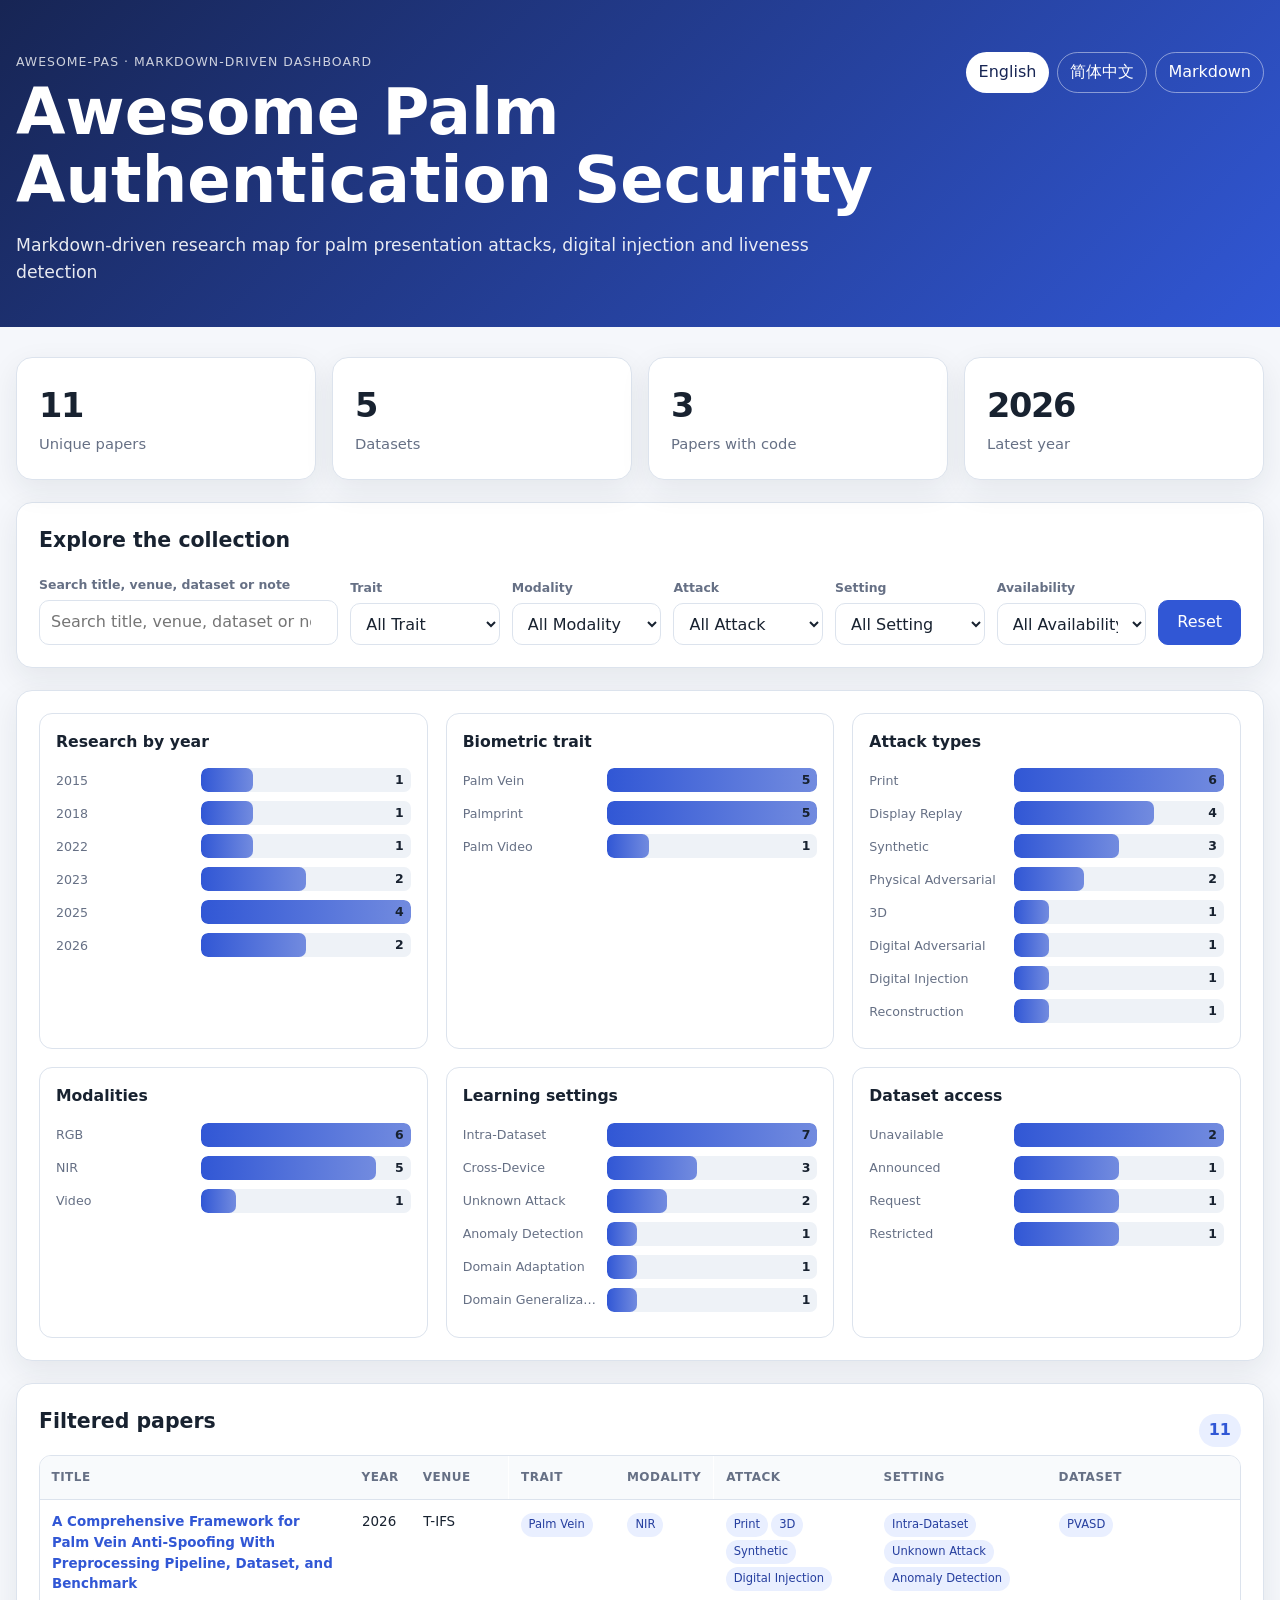
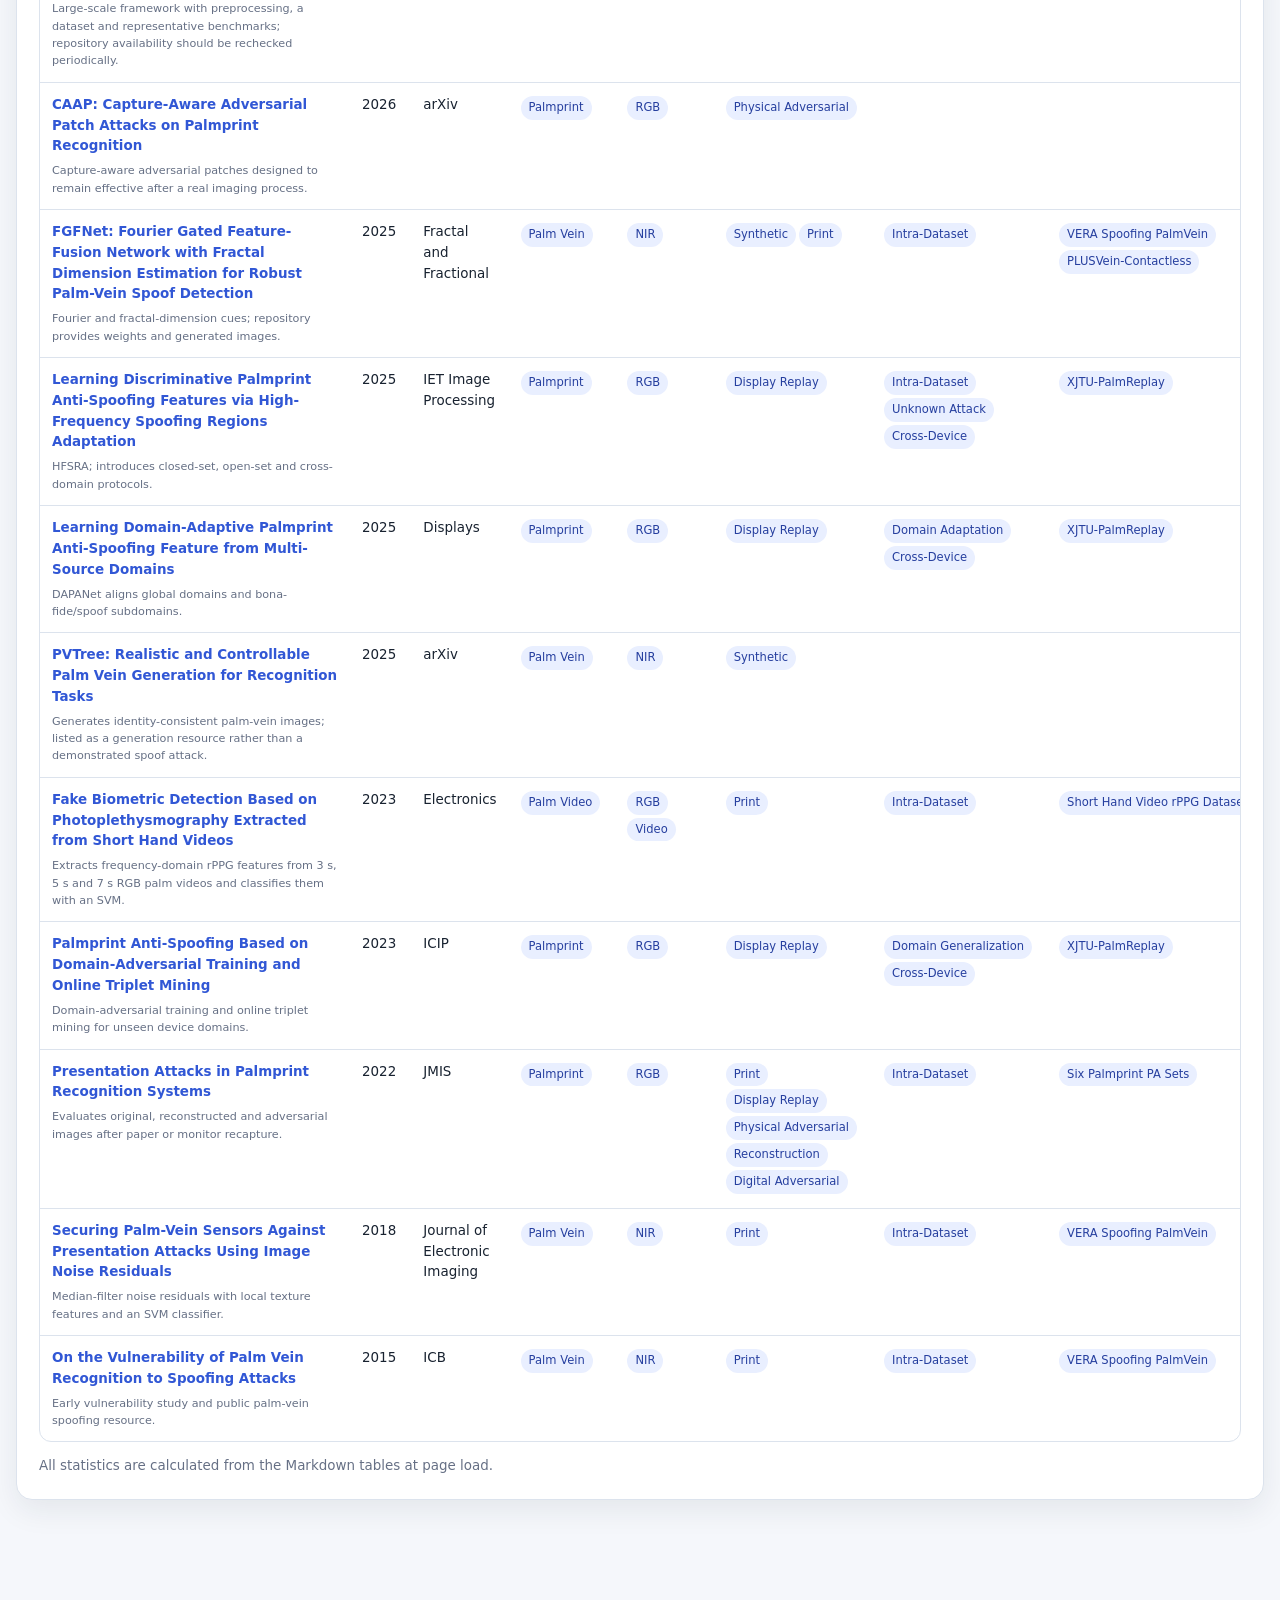
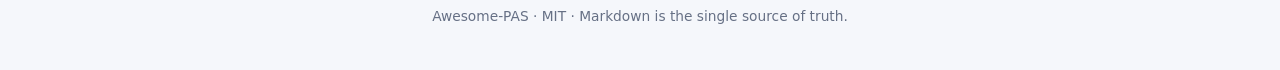
==== index.html @ 5b6b5fd0 "init" ====
<!doctype html>
<html lang="en">
<head>
  <meta charset="utf-8">
  <meta name="viewport" content="width=device-width, initial-scale=1">
  <meta name="description" content="Awesome Palm Authentication Security insights dashboard">
  <title>Awesome Palm Authentication Security</title>
  <link rel="stylesheet" href="assets/style.css">
</head>
<body>
  <header class="site-header">
    <div class="container header-grid">
      <div>
        <p class="eyebrow">Awesome-PAS · Markdown-driven dashboard</p>
        <h1 id="site-title">Awesome Palm Authentication Security</h1>
        <p class="subtitle" id="site-subtitle"></p>
      </div>
      <nav class="lang-switch" aria-label="Language">
        <a href="index.html" class="active">English</a>
        <a href="index.zh.html" class="">简体中文</a>
        <a href="README.md">Markdown</a>
      </nav>
    </div>
  </header>

  <main class="container">
    <section id="loading" class="loading"><span id="loading-message">Loading…</span></section>
    <div id="dashboard" hidden>
      <section class="summary-grid" aria-label="Summary">
        <article class="stat-card"><span class="stat-value" id="count-papers">0</span><span class="stat-label" id="label-papers"></span></article>
        <article class="stat-card"><span class="stat-value" id="count-datasets">0</span><span class="stat-label" id="label-datasets"></span></article>
        <article class="stat-card"><span class="stat-value" id="count-code">0</span><span class="stat-label" id="label-code"></span></article>
        <article class="stat-card"><span class="stat-value" id="count-latest">—</span><span class="stat-label" id="label-latest"></span></article>
      </section>

      <section class="panel">
        <h2 id="filters-title"></h2>
        <div class="filters">
          <div class="field search-field"><label id="search-label" for="search"></label><input id="search" type="search"></div>
          <div class="field"><label id="trait-label" for="filter-trait"></label><select id="filter-trait"></select></div>
          <div class="field"><label id="modality-label" for="filter-modality"></label><select id="filter-modality"></select></div>
          <div class="field"><label id="attack-label" for="filter-attack"></label><select id="filter-attack"></select></div>
          <div class="field"><label id="setting-label" for="filter-setting"></label><select id="filter-setting"></select></div>
          <div class="field"><label id="availability-label" for="filter-availability"></label><select id="filter-availability"></select></div>
          <button type="button" id="reset-button"></button>
        </div>
      </section>

      <section class="panel">
        <div class="charts-grid">
          <article class="chart-card"><h3 id="year-chart-title"></h3><div id="chart-year"></div></article>
          <article class="chart-card"><h3 id="trait-chart-title"></h3><div id="chart-trait"></div></article>
          <article class="chart-card"><h3 id="attack-chart-title"></h3><div id="chart-attack"></div></article>
          <article class="chart-card"><h3 id="modality-chart-title"></h3><div id="chart-modality"></div></article>
          <article class="chart-card"><h3 id="setting-chart-title"></h3><div id="chart-setting"></div></article>
          <article class="chart-card"><h3 id="access-chart-title"></h3><div id="chart-access"></div></article>
        </div>
      </section>

      <section class="panel">
        <div class="results-heading"><h2 id="results-title"></h2><span class="count-badge" id="results-count">0</span></div>
        <div class="table-wrap">
          <table>
            <thead><tr>
              <th>Title</th><th>Year</th><th>Venue</th><th>Trait</th><th>Modality</th><th>Attack</th><th>Setting</th><th>Dataset</th><th>Code</th>
            </tr></thead>
            <tbody id="results-body"></tbody>
          </table>
        </div>
        <p class="note" id="markdown-note"></p>
      </section>
    </div>
  </main>

  <footer class="site-footer"><div class="container">Awesome-PAS · MIT · Markdown is the single source of truth.</div></footer>
  <script>window.AWESOME_PAS_LANG = "en";</script>
  <script src="assets/config.js"></script>
  <script src="assets/markdown-parser.js"></script>
  <script src="assets/i18n.js"></script>
  <script src="assets/charts.js"></script>
  <script src="assets/app.js"></script>
</body>
</html>
---- assets/style.css ----
:root {
  --bg: #f5f7fb;
  --panel: #ffffff;
  --ink: #182230;
  --muted: #667085;
  --border: #dce3ed;
  --accent: #3157d5;
  --accent-soft: #e9efff;
  --success: #12715b;
  --shadow: 0 10px 30px rgba(24, 34, 48, 0.08);
}

* { box-sizing: border-box; }
body { margin: 0; background: var(--bg); color: var(--ink); font-family: Inter, ui-sans-serif, system-ui, -apple-system, BlinkMacSystemFont, "Segoe UI", "Noto Sans SC", sans-serif; line-height: 1.55; }
a { color: var(--accent); text-decoration: none; }
a:hover { text-decoration: underline; }
.container { width: min(1440px, calc(100% - 32px)); margin: 0 auto; }
.site-header { background: linear-gradient(135deg, #172554, #3157d5); color: white; padding: 52px 0 42px; }
.header-grid { display: flex; justify-content: space-between; gap: 24px; align-items: flex-start; }
.eyebrow { margin: 0 0 8px; opacity: .78; letter-spacing: .08em; text-transform: uppercase; font-size: .78rem; }
h1 { margin: 0; font-size: clamp(2rem, 5vw, 4rem); line-height: 1.05; max-width: 900px; }
.subtitle { margin: 18px 0 0; max-width: 820px; font-size: 1.08rem; opacity: .9; }
.lang-switch { display: flex; gap: 8px; flex-wrap: wrap; }
.lang-switch a { color: white; border: 1px solid rgba(255,255,255,.45); padding: 7px 12px; border-radius: 999px; }
.lang-switch a.active { background: white; color: #172554; }
main { padding: 30px 0 60px; }
.loading { background: var(--panel); border: 1px solid var(--border); border-radius: 16px; padding: 24px; box-shadow: var(--shadow); }
.loading.error { border-color: #f0a9a9; color: #8b1e1e; }
.summary-grid { display: grid; grid-template-columns: repeat(4, minmax(0, 1fr)); gap: 16px; margin-bottom: 22px; }
.stat-card, .panel { background: var(--panel); border: 1px solid var(--border); border-radius: 16px; box-shadow: var(--shadow); }
.stat-card { padding: 22px; }
.stat-value { display: block; font-size: 2.1rem; font-weight: 750; letter-spacing: -.04em; }
.stat-label { color: var(--muted); font-size: .92rem; }
.panel { padding: 22px; margin-bottom: 22px; }
.panel h2 { margin: 0 0 18px; font-size: 1.28rem; }
.filters { display: grid; grid-template-columns: 2fr repeat(5, minmax(130px, 1fr)) auto; gap: 12px; align-items: end; }
.field label { display: block; font-size: .78rem; color: var(--muted); margin-bottom: 6px; font-weight: 650; }
input, select, button { width: 100%; min-height: 42px; border: 1px solid var(--border); border-radius: 10px; background: white; color: var(--ink); padding: 9px 11px; font: inherit; }
button { cursor: pointer; width: auto; background: var(--accent); color: white; border-color: var(--accent); padding-inline: 18px; }
button:hover { filter: brightness(.95); }
.charts-grid { display: grid; grid-template-columns: repeat(3, minmax(0, 1fr)); gap: 18px; }
.chart-card { border: 1px solid var(--border); border-radius: 13px; padding: 16px; min-height: 240px; }
.chart-card h3 { margin: 0 0 14px; font-size: .98rem; }
.bar-row { display: grid; grid-template-columns: minmax(90px, 38%) 1fr; gap: 10px; align-items: center; margin: 9px 0; }
.bar-label { font-size: .79rem; color: var(--muted); overflow: hidden; text-overflow: ellipsis; white-space: nowrap; }
.bar-track { height: 24px; background: #eef2f7; border-radius: 7px; position: relative; overflow: hidden; }
.bar-fill { height: 100%; border-radius: inherit; background: linear-gradient(90deg, #3157d5, #728bdf); }
.bar-count { position: absolute; right: 7px; top: 2px; font-size: .78rem; font-weight: 700; color: var(--ink); }
.results-heading { display: flex; align-items: center; justify-content: space-between; gap: 16px; }
.count-badge { background: var(--accent-soft); color: var(--accent); font-weight: 750; padding: 4px 10px; border-radius: 999px; }
.table-wrap { overflow-x: auto; border: 1px solid var(--border); border-radius: 12px; }
table { border-collapse: collapse; width: 100%; min-width: 1160px; }
th, td { border-bottom: 1px solid var(--border); padding: 12px; vertical-align: top; text-align: left; font-size: .84rem; }
th { background: #f8fafc; color: var(--muted); font-size: .75rem; text-transform: uppercase; letter-spacing: .04em; position: sticky; top: 0; }
tr:last-child td { border-bottom: 0; }
.paper-title { min-width: 310px; font-weight: 650; }
.paper-title small { display: block; color: var(--muted); font-weight: 400; margin-top: 5px; }
.chip { display: inline-block; background: var(--accent-soft); color: #263f9f; border-radius: 999px; padding: 3px 8px; margin: 1px 3px 2px 0; white-space: nowrap; font-size: .72rem; }
.code-link { display: inline-block; background: #e5f6f0; color: var(--success); padding: 4px 9px; border-radius: 999px; font-weight: 700; }
.empty { text-align: center; padding: 36px; color: var(--muted); }
.note { color: var(--muted); font-size: .84rem; margin: 14px 0 0; }
.site-footer { color: var(--muted); padding: 24px 0 42px; text-align: center; font-size: .86rem; }

@media (max-width: 1100px) {
  .summary-grid { grid-template-columns: repeat(2, 1fr); }
  .filters { grid-template-columns: repeat(3, 1fr); }
  .field.search-field { grid-column: 1 / -1; }
  .charts-grid { grid-template-columns: repeat(2, 1fr); }
}
@media (max-width: 700px) {
  .container { width: min(100% - 20px, 1440px); }
  .header-grid { flex-direction: column; }
  .summary-grid, .charts-grid, .filters { grid-template-columns: 1fr; }
  .panel { padding: 15px; }
}
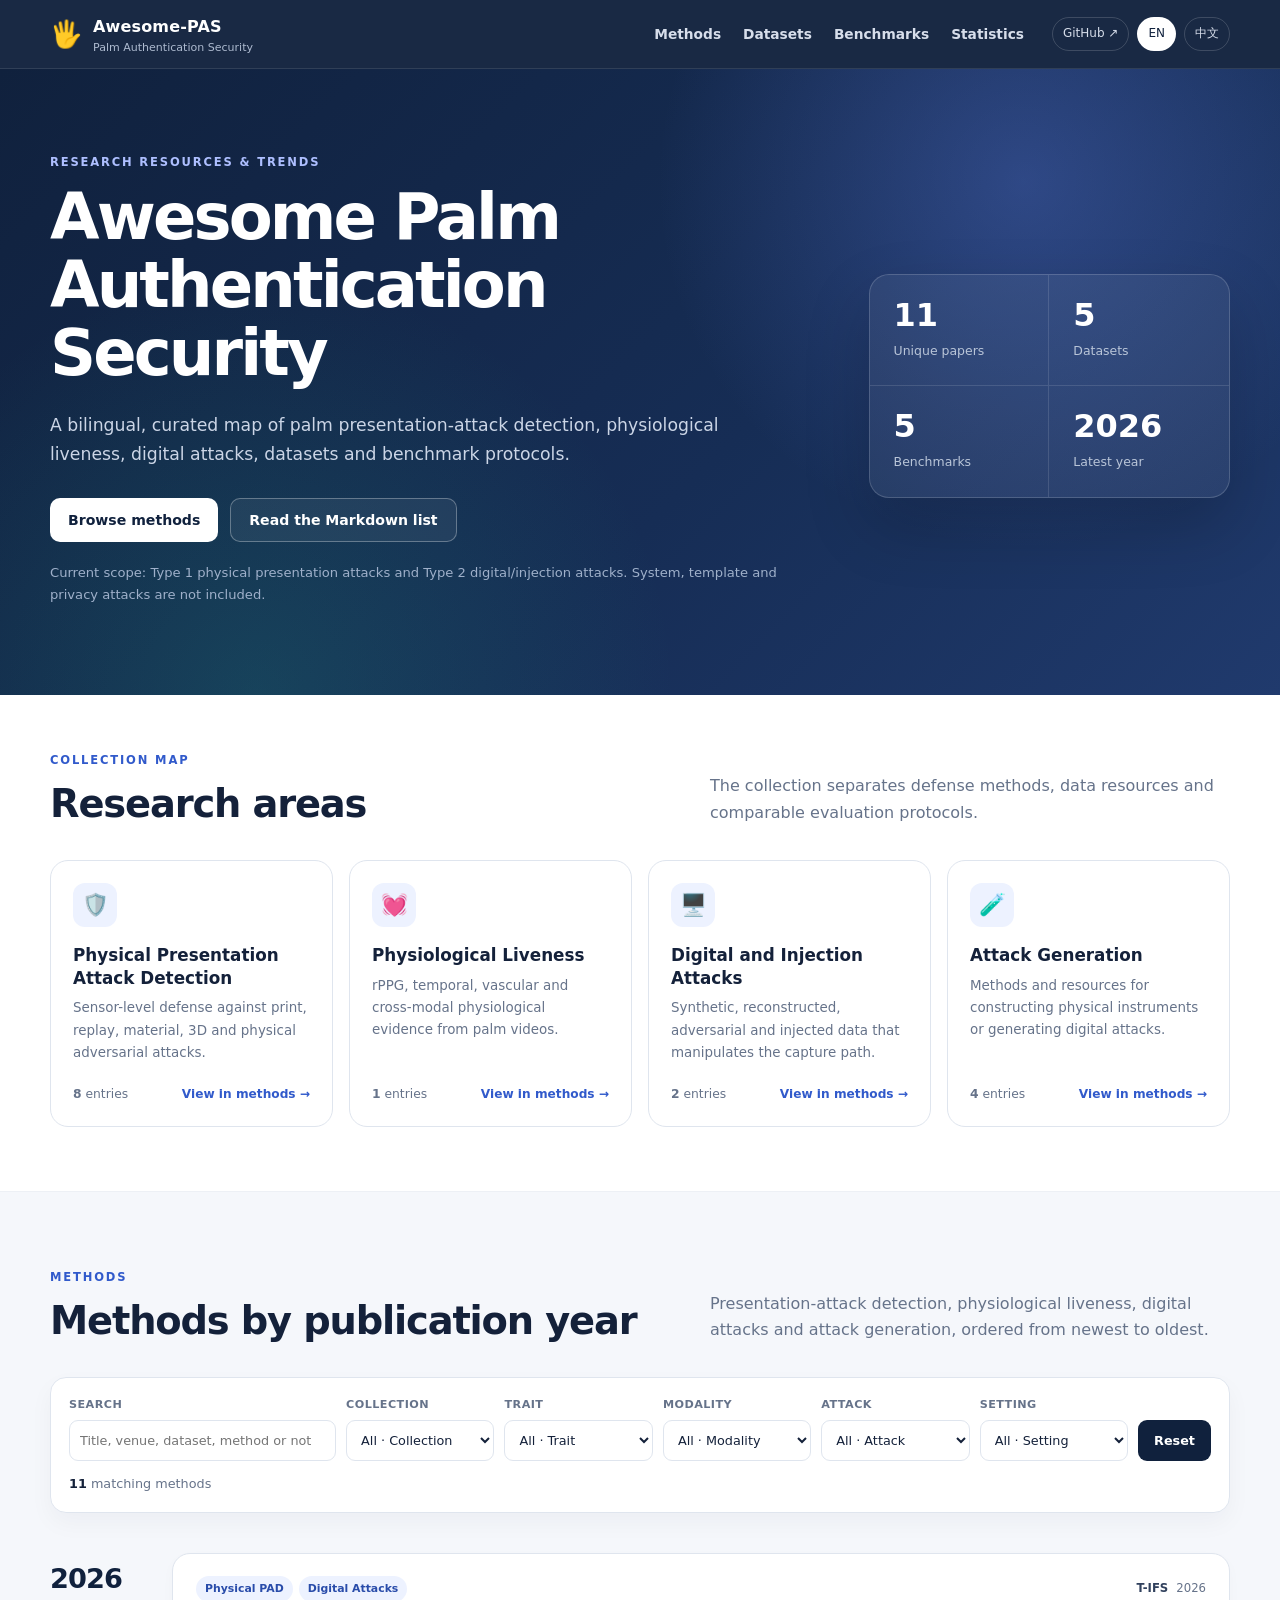
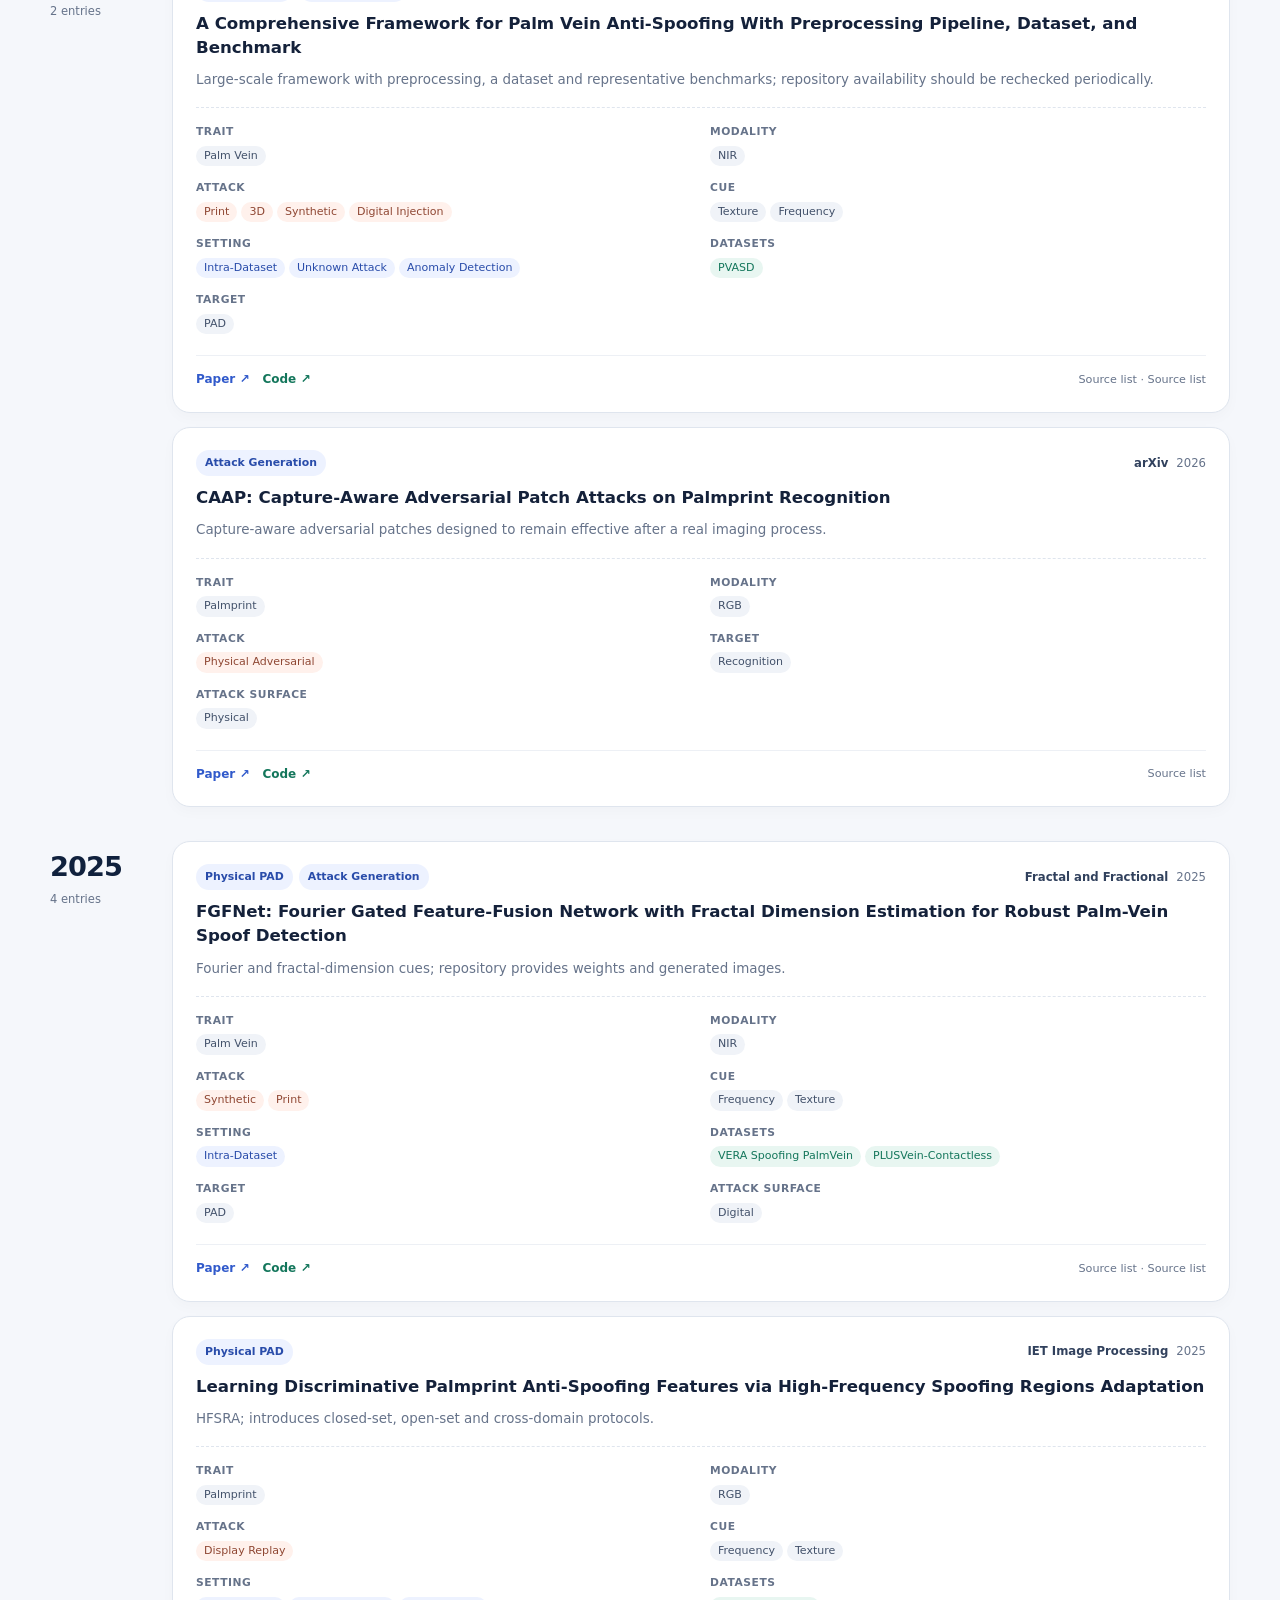
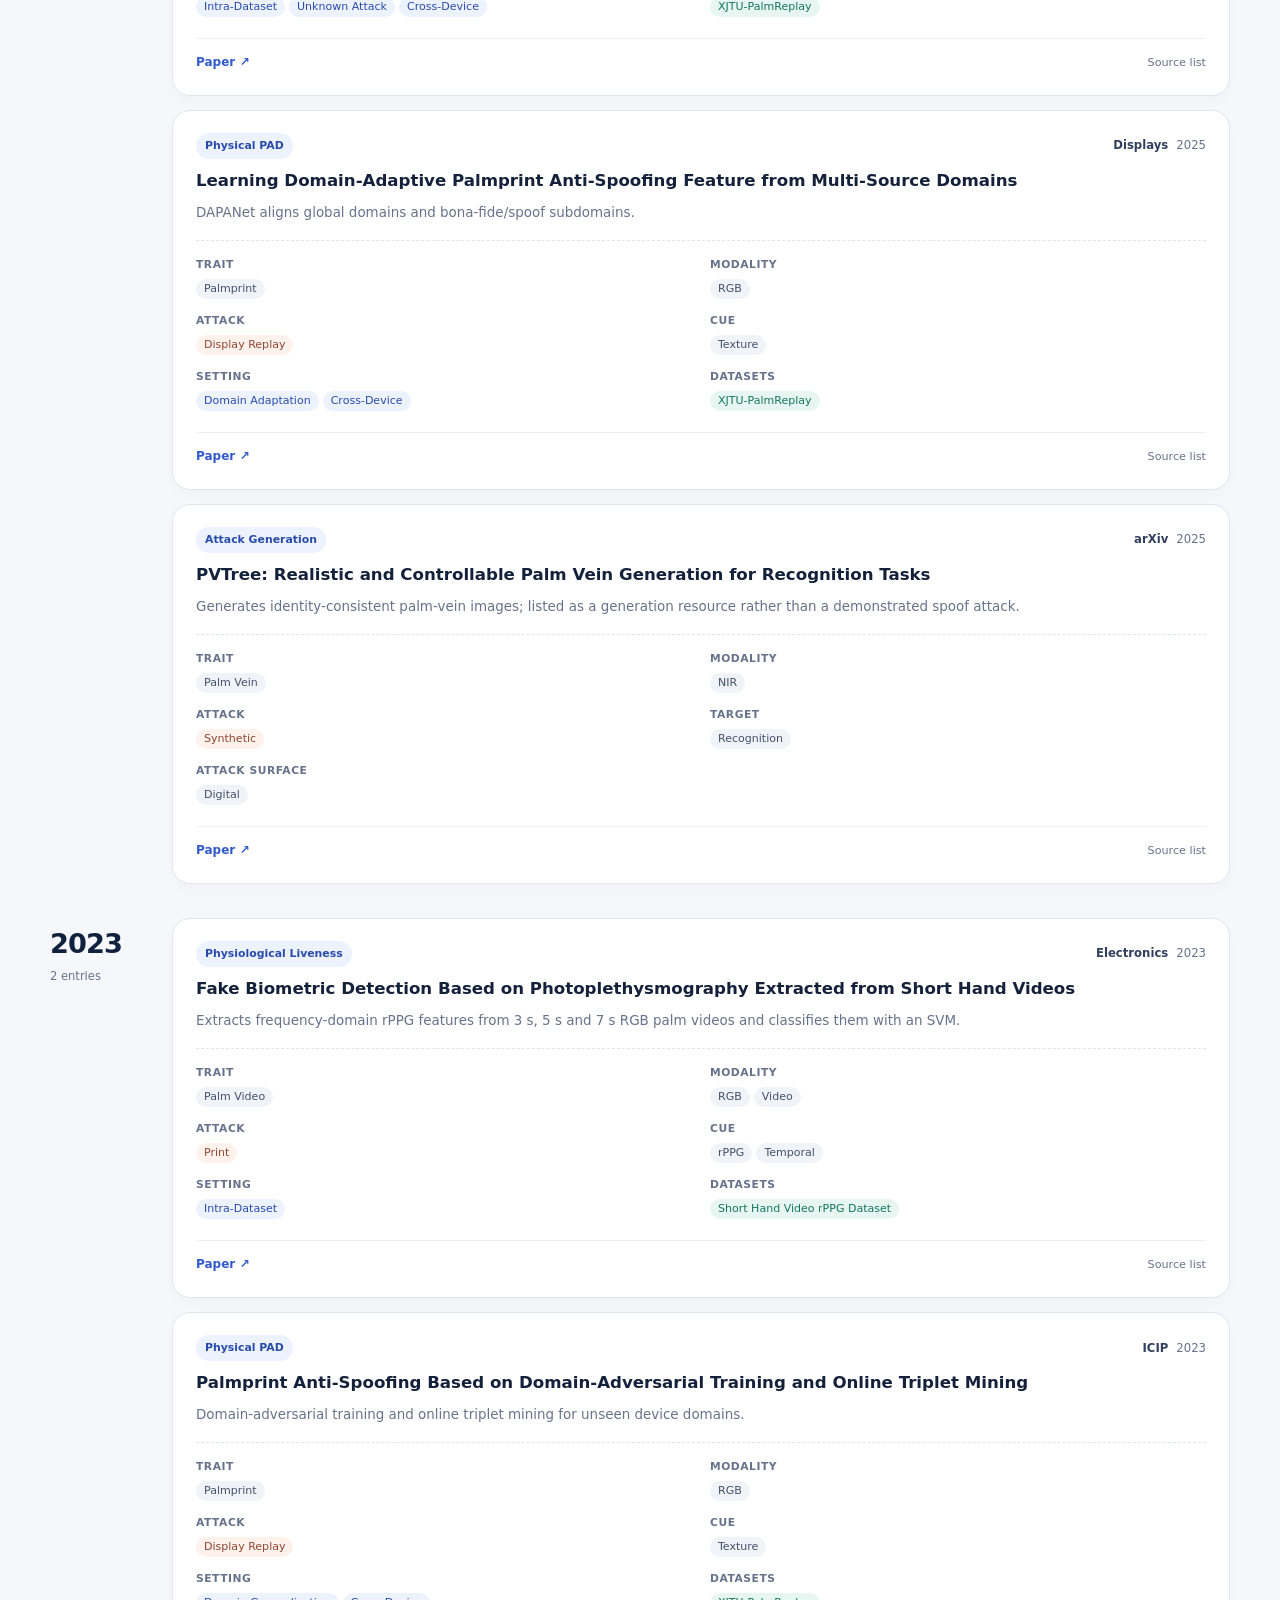
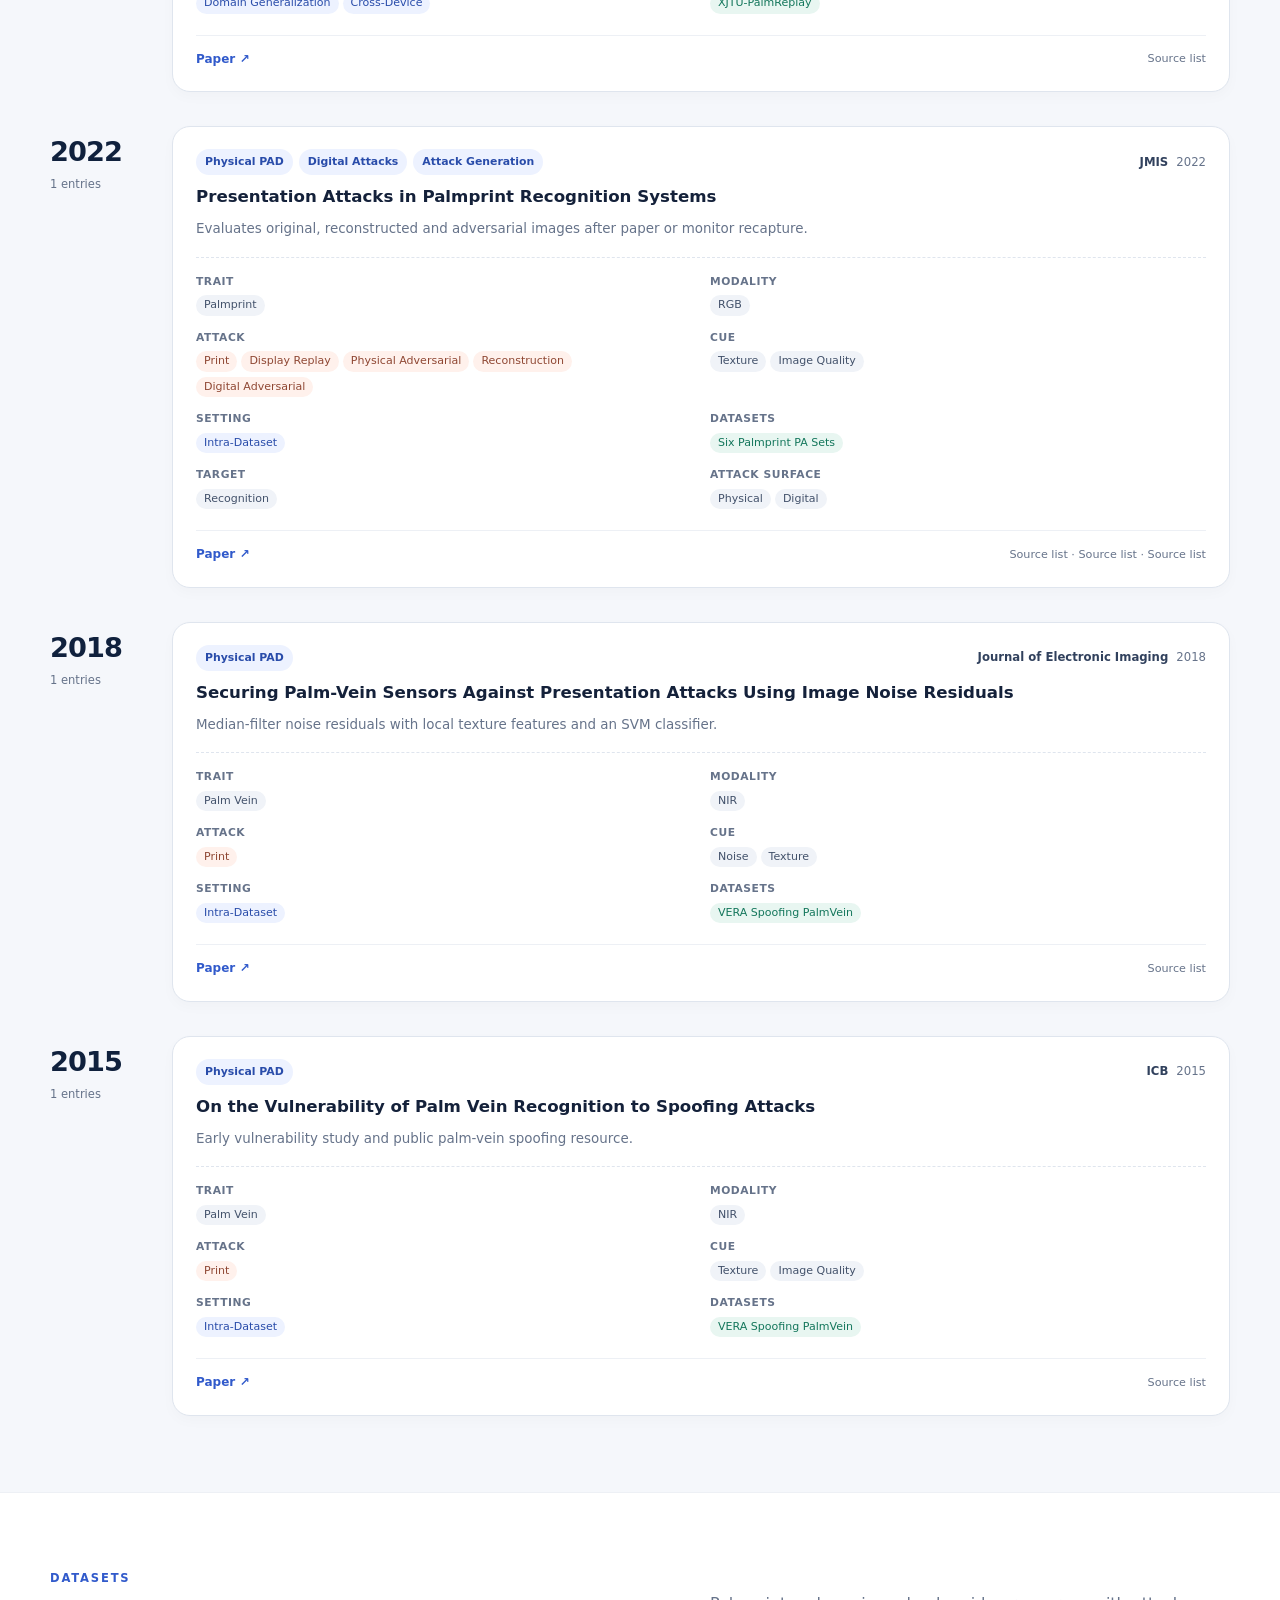
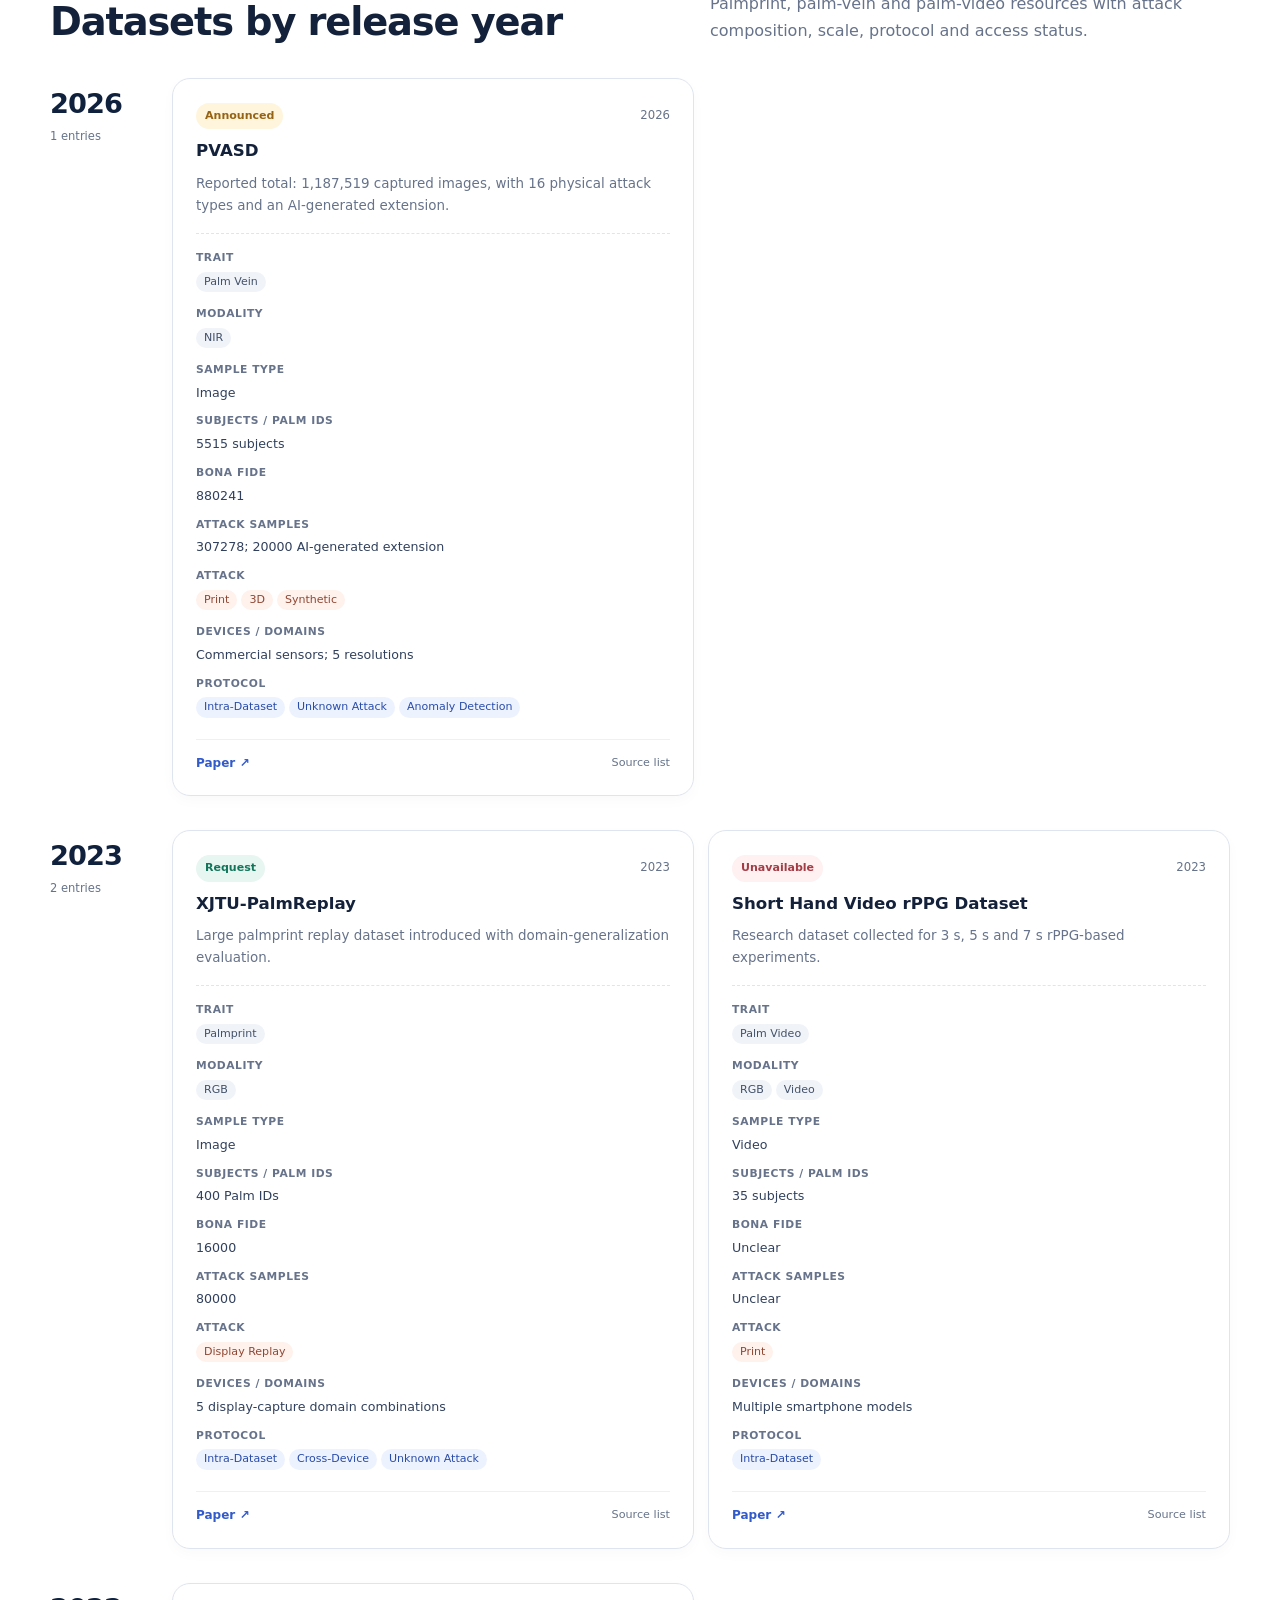
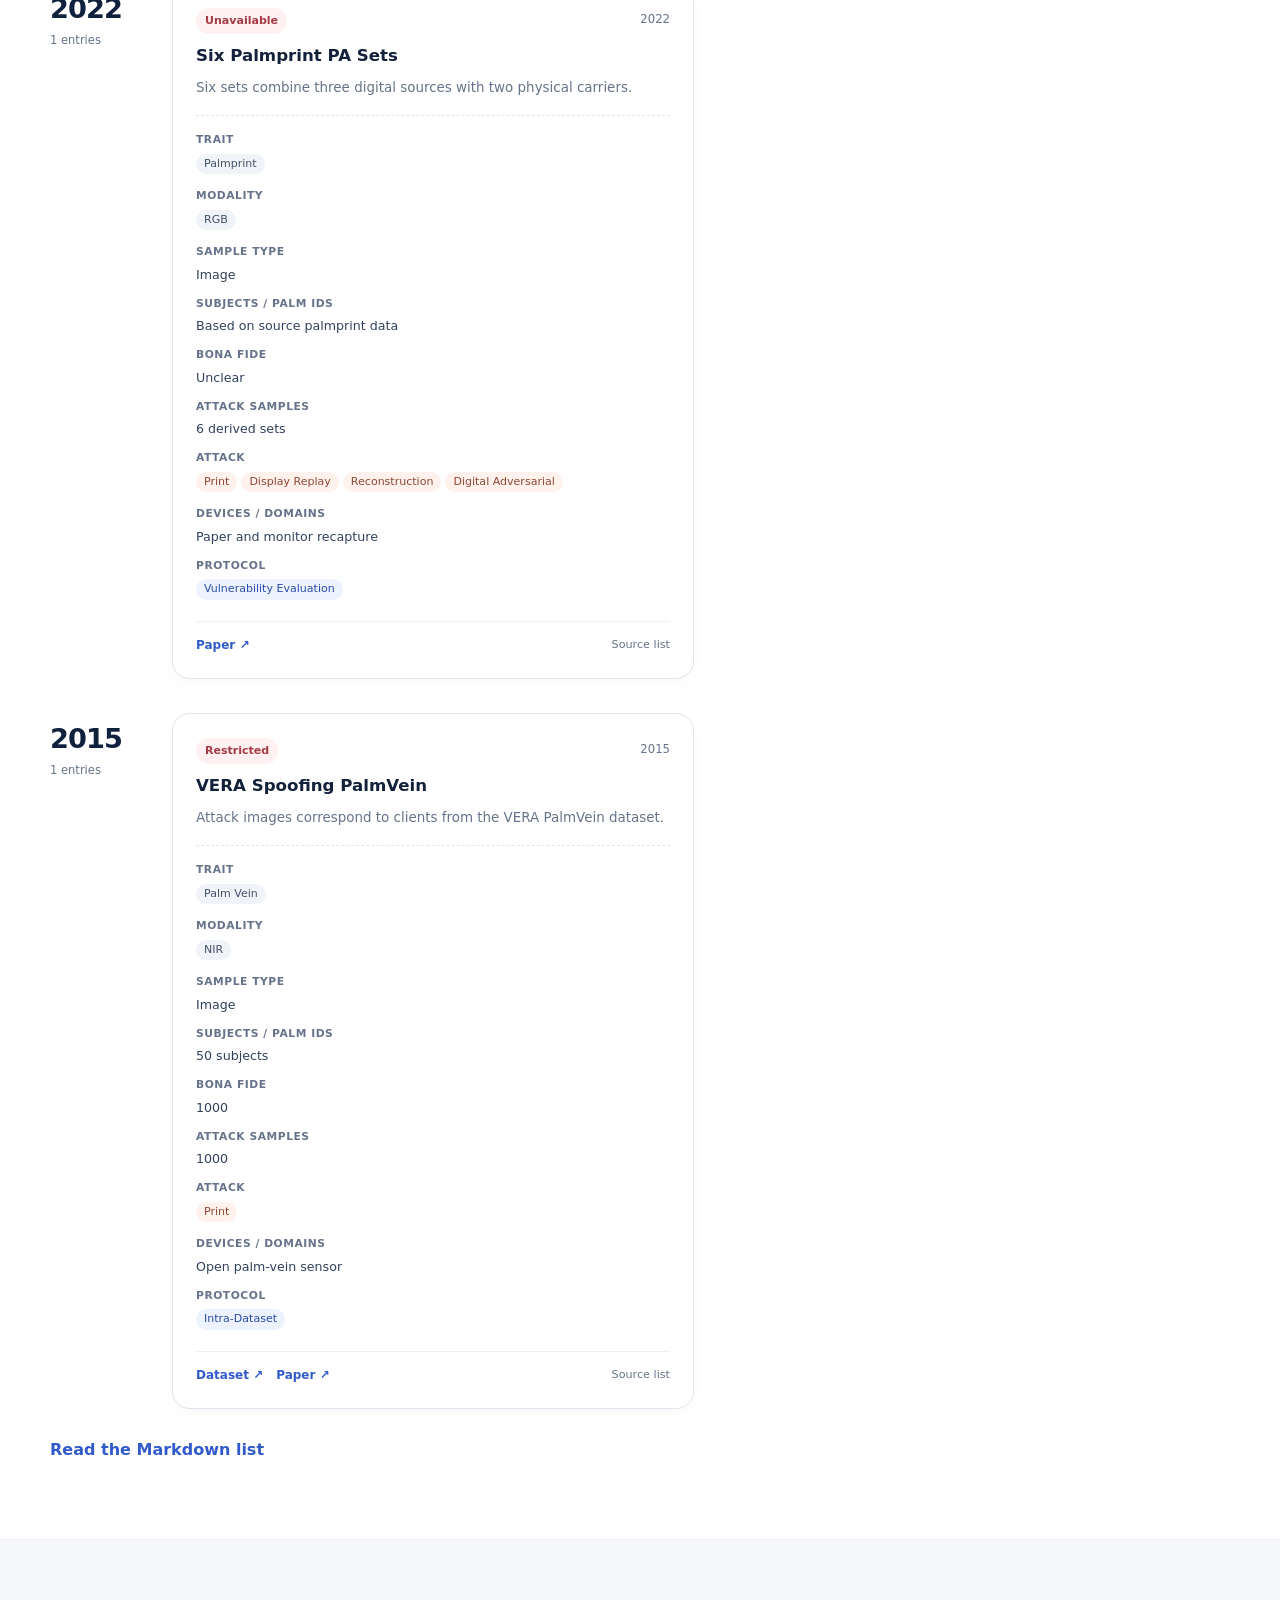
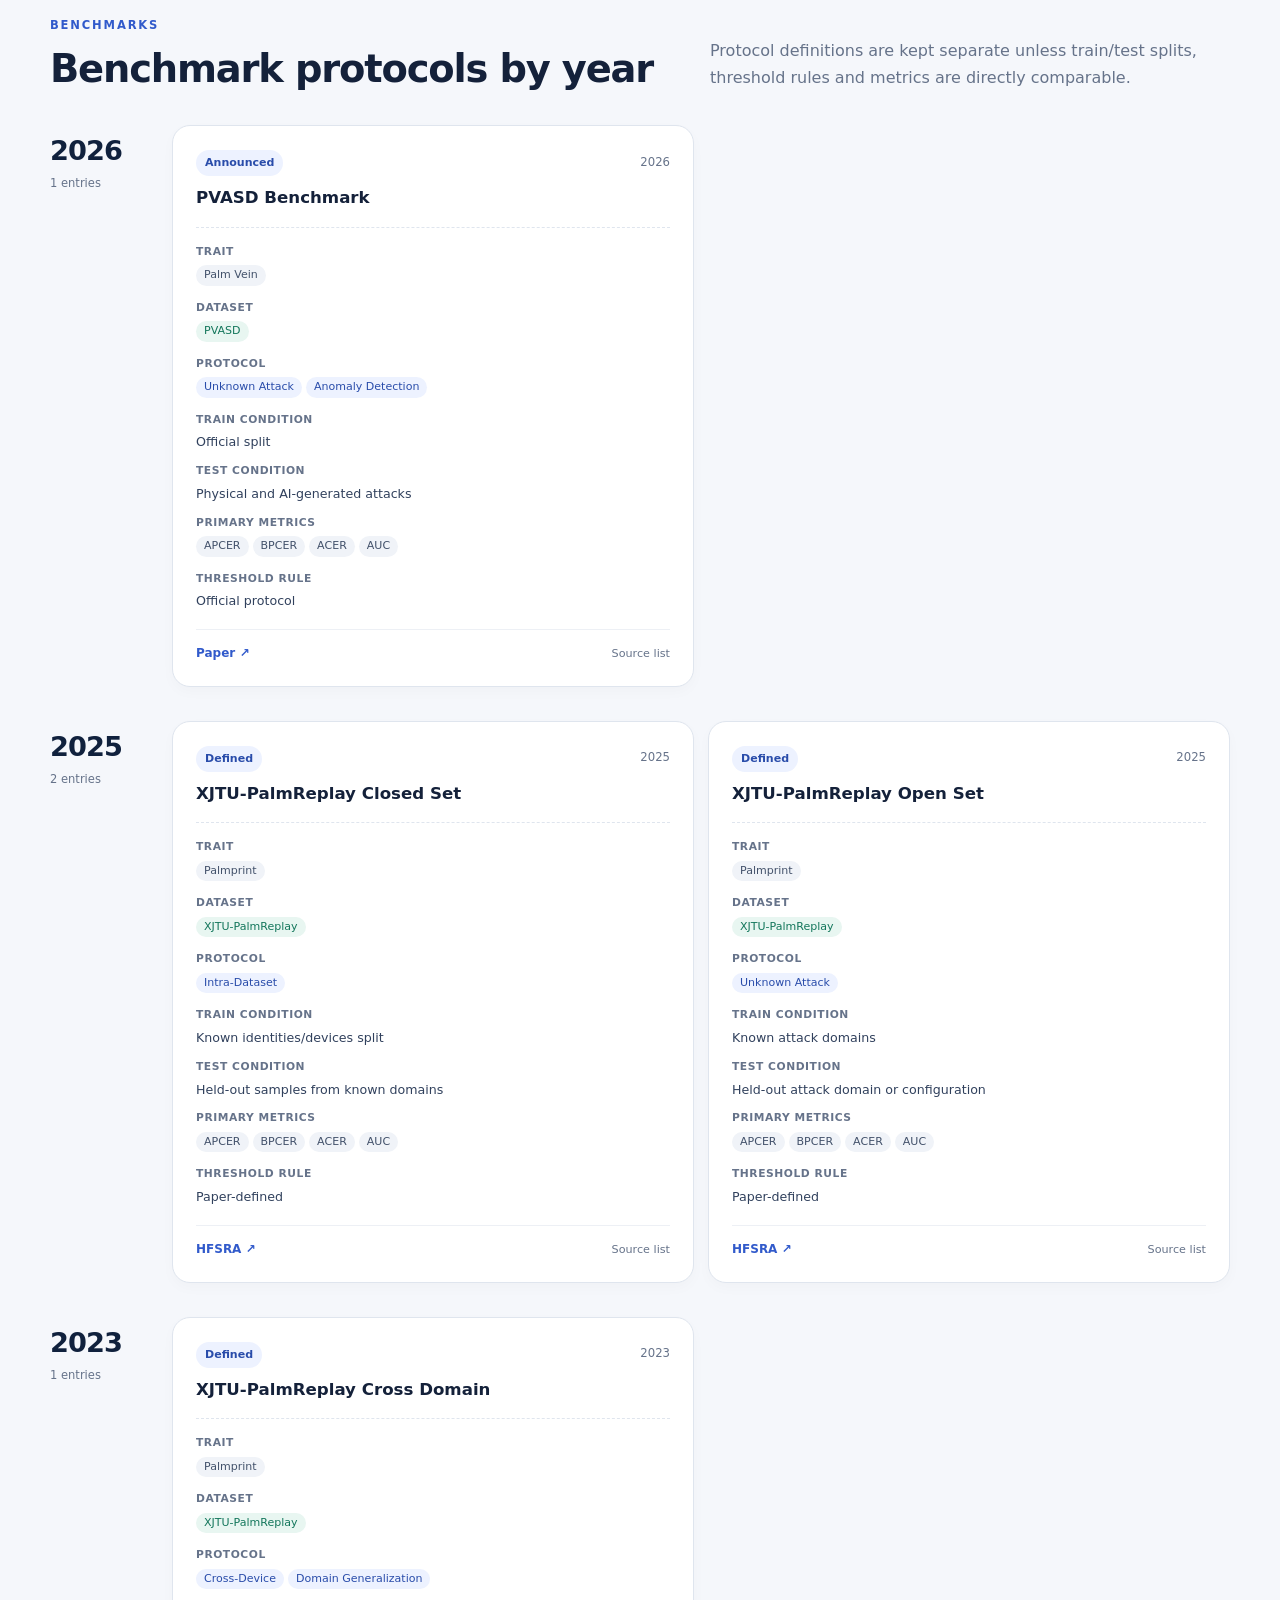
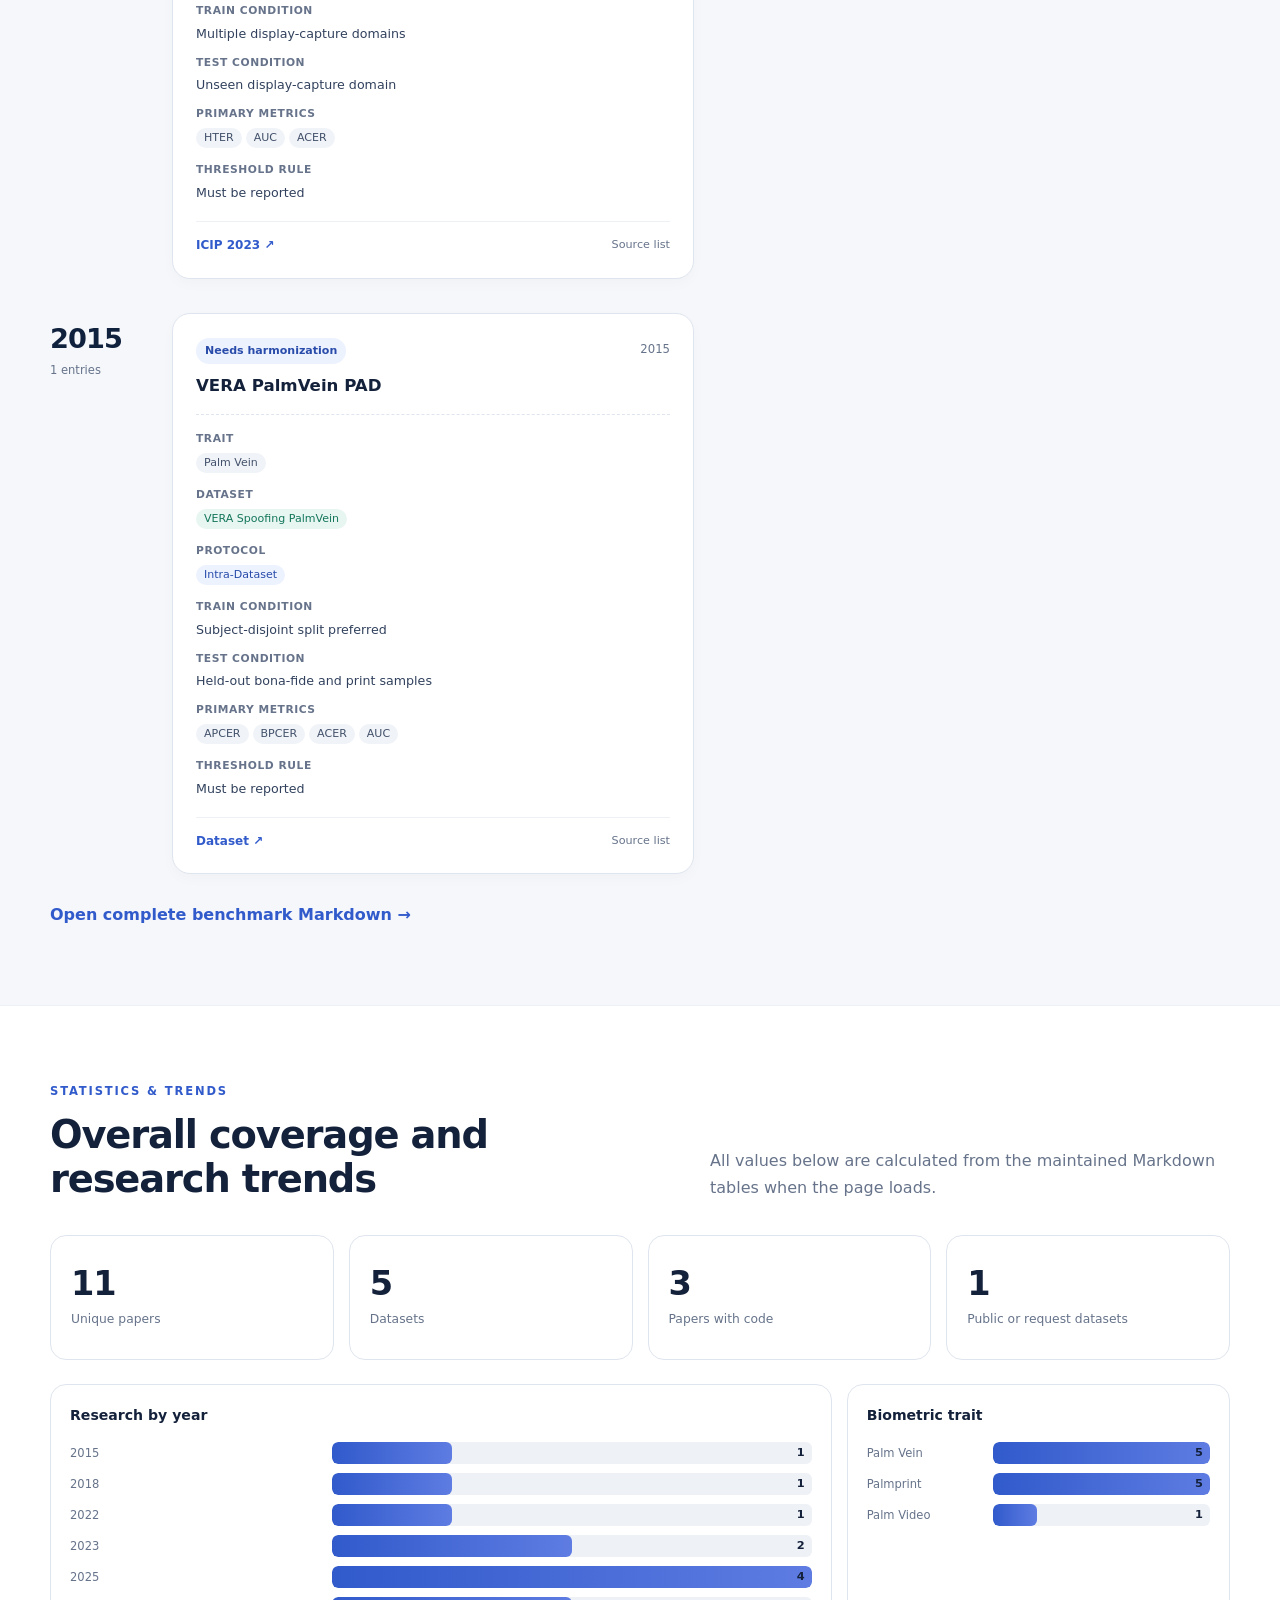
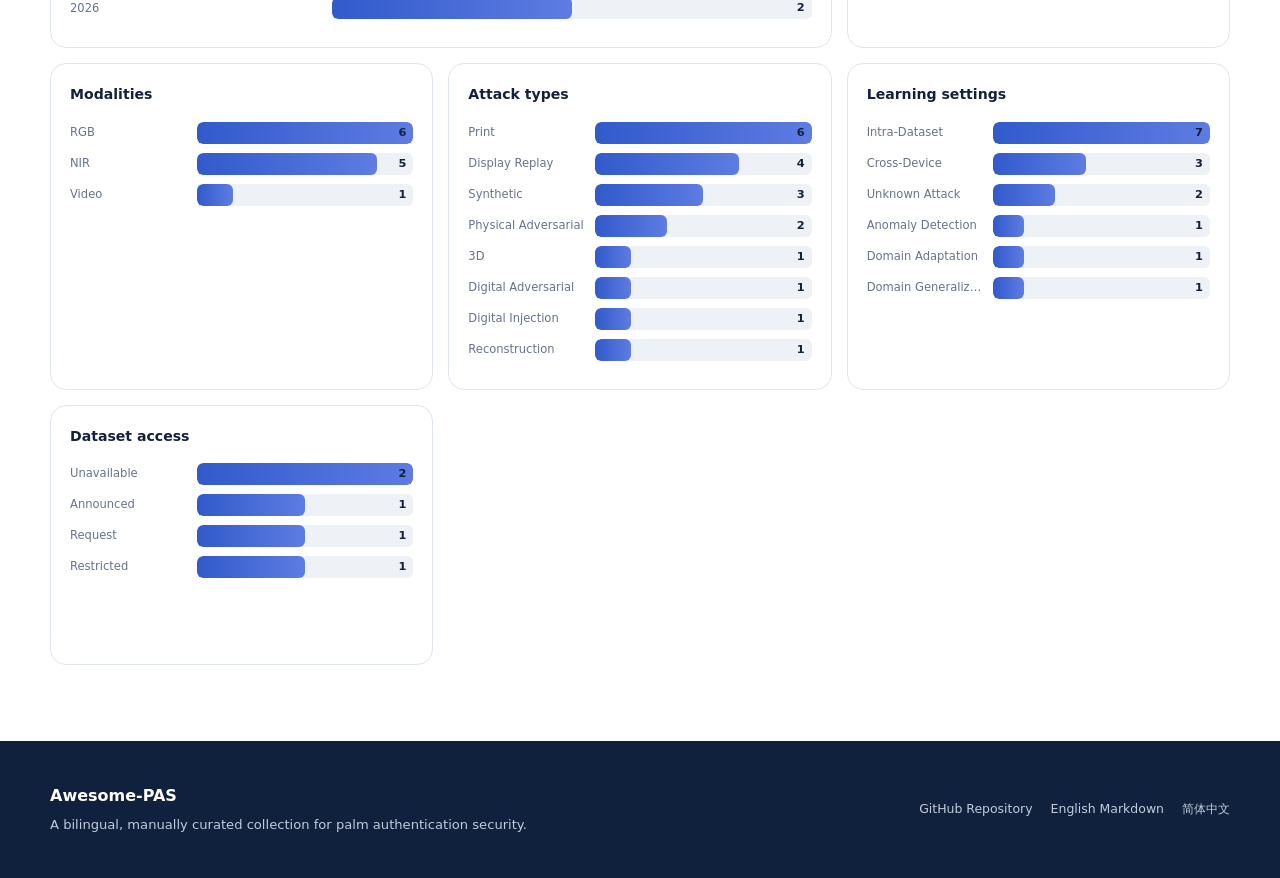
==== commit 1c6c2c38: "update 26.07.19" ====
--- a/index.html
+++ b/index.html
@@ -3,76 +3,147 @@
 <head>
   <meta charset="utf-8">
   <meta name="viewport" content="width=device-width, initial-scale=1">
-  <meta name="description" content="Awesome Palm Authentication Security insights dashboard">
+  <meta name="description" content="Awesome Palm Authentication Security: methods, datasets, benchmarks, statistics and research trends">
   <title>Awesome Palm Authentication Security</title>
   <link rel="stylesheet" href="assets/style.css">
 </head>
 <body>
-  <header class="site-header">
-    <div class="container header-grid">
-      <div>
-        <p class="eyebrow">Awesome-PAS · Markdown-driven dashboard</p>
-        <h1 id="site-title">Awesome Palm Authentication Security</h1>
-        <p class="subtitle" id="site-subtitle"></p>
+  <header class="topbar">
+    <div class="container topbar-inner">
+      <a class="brand" href="#top" aria-label="Awesome-PAS home">
+        <span class="brand-mark">🖐️</span>
+        <span><strong>Awesome-PAS</strong><small>Palm Authentication Security</small></span>
+      </a>
+      <nav class="main-nav" aria-label="Primary navigation">
+        <a href="#methods" data-i18n="navMethods">Methods</a>
+        <a href="#datasets" data-i18n="navDatasets">Datasets</a>
+        <a href="#benchmarks" data-i18n="navBenchmarks">Benchmarks</a>
+        <a href="#statistics" data-i18n="navStatistics">Statistics</a>
+      </nav>
+      <div class="header-actions">
+        <a class="icon-link" href="https://github.com/murInJ/Awesome-PAS" target="_blank" rel="noreferrer">GitHub ↗</a>
+        <a class="lang-link active" href="index.html">EN</a>
+        <a class="lang-link" href="index.zh.html">中文</a>
       </div>
-      <nav class="lang-switch" aria-label="Language">
-        <a href="index.html" class="active">English</a>
-        <a href="index.zh.html" class="">简体中文</a>
-        <a href="README.md">Markdown</a>
-      </nav>
     </div>
   </header>
 
-  <main class="container">
-    <section id="loading" class="loading"><span id="loading-message">Loading…</span></section>
+  <main id="top">
+    <section class="hero">
+      <div class="container hero-grid">
+        <div>
+          <p class="eyebrow">Research Resources & Trends</p>
+          <h1 id="site-title">Awesome Palm Authentication Security</h1>
+          <p class="hero-lead" id="site-subtitle"></p>
+          <div class="hero-actions">
+            <a class="button primary" href="#methods" data-i18n="browseMethods">Browse methods</a>
+            <a class="button secondary" href="README.md" data-i18n="readMarkdown">Read the Markdown list</a>
+          </div>
+          <p class="scope-note" id="scope-note"></p>
+        </div>
+        <div class="hero-summary" aria-label="Collection summary">
+          <article><strong id="hero-paper-count">0</strong><span data-i18n="papers">Unique papers</span></article>
+          <article><strong id="hero-dataset-count">0</strong><span data-i18n="datasets">Datasets</span></article>
+          <article><strong id="hero-benchmark-count">0</strong><span data-i18n="benchmarks">Benchmarks</span></article>
+          <article><strong id="hero-latest-year">—</strong><span data-i18n="latest">Latest year</span></article>
+        </div>
+      </div>
+    </section>
+
+    <section id="loading" class="container loading"><span id="loading-message">Loading…</span></section>
     <div id="dashboard" hidden>
-      <section class="summary-grid" aria-label="Summary">
-        <article class="stat-card"><span class="stat-value" id="count-papers">0</span><span class="stat-label" id="label-papers"></span></article>
-        <article class="stat-card"><span class="stat-value" id="count-datasets">0</span><span class="stat-label" id="label-datasets"></span></article>
-        <article class="stat-card"><span class="stat-value" id="count-code">0</span><span class="stat-label" id="label-code"></span></article>
-        <article class="stat-card"><span class="stat-value" id="count-latest">—</span><span class="stat-label" id="label-latest"></span></article>
-      </section>
+    <section class="section section-intro anchor-section" id="collections">
+      <div class="container">
+        <div class="section-heading">
+          <div><p class="section-kicker" data-i18n="collectionMapKicker">Collection map</p><h2 data-i18n="collectionMap">Research areas</h2></div>
+          <p data-i18n="collectionMapDesc"></p>
+        </div>
+        <div id="collection-grid" class="collection-grid"></div>
+      </div>
+    </section>
 
-      <section class="panel">
-        <h2 id="filters-title"></h2>
-        <div class="filters">
-          <div class="field search-field"><label id="search-label" for="search"></label><input id="search" type="search"></div>
-          <div class="field"><label id="trait-label" for="filter-trait"></label><select id="filter-trait"></select></div>
-          <div class="field"><label id="modality-label" for="filter-modality"></label><select id="filter-modality"></select></div>
-          <div class="field"><label id="attack-label" for="filter-attack"></label><select id="filter-attack"></select></div>
-          <div class="field"><label id="setting-label" for="filter-setting"></label><select id="filter-setting"></select></div>
-          <div class="field"><label id="availability-label" for="filter-availability"></label><select id="filter-availability"></select></div>
-          <button type="button" id="reset-button"></button>
+    <section class="section section-alt anchor-section" id="methods">
+      <div class="container">
+        <div class="section-heading">
+          <div><p class="section-kicker" data-i18n="methodsKicker">Methods</p><h2 data-i18n="methodsTitle">Methods by publication year</h2></div>
+          <p data-i18n="methodsDesc"></p>
         </div>
-      </section>
+        <div class="filter-panel">
+          <div class="filter-row">
+            <label class="search-box"><span data-i18n="search">Search</span><input id="search" type="search" autocomplete="off"></label>
+            <label><span data-i18n="collection">Collection</span><select id="filter-collection"></select></label>
+            <label><span data-i18n="trait">Trait</span><select id="filter-trait"></select></label>
+            <label><span data-i18n="modality">Modality</span><select id="filter-modality"></select></label>
+            <label><span data-i18n="attack">Attack</span><select id="filter-attack"></select></label>
+            <label><span data-i18n="setting">Setting</span><select id="filter-setting"></select></label>
+            <button type="button" id="reset-button" data-i18n="reset">Reset</button>
+          </div>
+          <div class="results-meta"><span id="method-result-count">0</span> <span data-i18n="matchingMethods">matching methods</span></div>
+        </div>
+        <div id="methods-timeline" class="timeline"></div>
+        <div id="methods-empty" class="empty-state" hidden data-i18n="noResults">No methods match the current filters.</div>
+      </div>
+    </section>
 
-      <section class="panel">
+    <section class="section anchor-section" id="datasets">
+      <div class="container">
+        <div class="section-heading">
+          <div><p class="section-kicker" data-i18n="datasetsKicker">Datasets</p><h2 data-i18n="datasetsTitle">Datasets by release year</h2></div>
+          <p data-i18n="datasetsDesc"></p>
+        </div>
+        <div id="datasets-timeline" class="timeline"></div>
+        <a class="text-link" href="Datasets/README.md" data-i18n="readMarkdown">Read the Markdown list</a>
+      </div>
+    </section>
+
+    <section class="section section-alt anchor-section" id="benchmarks">
+      <div class="container">
+        <div class="section-heading">
+          <div><p class="section-kicker" data-i18n="benchmarksKicker">Benchmarks</p><h2 data-i18n="benchmarksTitle">Benchmark protocols by year</h2></div>
+          <p data-i18n="benchmarksDesc"></p>
+        </div>
+        <div id="benchmarks-timeline" class="timeline"></div>
+        <a class="text-link" href="Benchmarks/README.md" data-i18n="openBenchmarkMarkdown">Open complete benchmark Markdown →</a>
+      </div>
+    </section>
+
+    <section class="section anchor-section" id="statistics">
+      <div class="container">
+        <div class="section-heading">
+          <div><p class="section-kicker" data-i18n="statisticsKicker">Statistics & trends</p><h2 data-i18n="statisticsTitle">Overall coverage and research trends</h2></div>
+          <p data-i18n="statisticsDesc"></p>
+        </div>
+        <div class="summary-grid">
+          <article class="stat-card"><span id="count-papers">0</span><small data-i18n="papers">Unique papers</small></article>
+          <article class="stat-card"><span id="count-datasets">0</span><small data-i18n="datasets">Datasets</small></article>
+          <article class="stat-card"><span id="count-code">0</span><small data-i18n="code">Papers with code</small></article>
+          <article class="stat-card"><span id="count-public-data">0</span><small data-i18n="accessibleDatasets">Public or request datasets</small></article>
+        </div>
         <div class="charts-grid">
-          <article class="chart-card"><h3 id="year-chart-title"></h3><div id="chart-year"></div></article>
-          <article class="chart-card"><h3 id="trait-chart-title"></h3><div id="chart-trait"></div></article>
-          <article class="chart-card"><h3 id="attack-chart-title"></h3><div id="chart-attack"></div></article>
-          <article class="chart-card"><h3 id="modality-chart-title"></h3><div id="chart-modality"></div></article>
-          <article class="chart-card"><h3 id="setting-chart-title"></h3><div id="chart-setting"></div></article>
-          <article class="chart-card"><h3 id="access-chart-title"></h3><div id="chart-access"></div></article>
+          <article class="chart-card wide"><h3 data-i18n="yearChart">Research by year</h3><div id="chart-year"></div></article>
+          <article class="chart-card"><h3 data-i18n="traitChart">Biometric trait</h3><div id="chart-trait"></div></article>
+          <article class="chart-card"><h3 data-i18n="modalityChart">Modalities</h3><div id="chart-modality"></div></article>
+          <article class="chart-card"><h3 data-i18n="attackChart">Attack types</h3><div id="chart-attack"></div></article>
+          <article class="chart-card"><h3 data-i18n="settingChart">Learning settings</h3><div id="chart-setting"></div></article>
+          <article class="chart-card"><h3 data-i18n="accessChart">Dataset access</h3><div id="chart-access"></div></article>
         </div>
-      </section>
+      </div>
+    </section>
 
-      <section class="panel">
-        <div class="results-heading"><h2 id="results-title"></h2><span class="count-badge" id="results-count">0</span></div>
-        <div class="table-wrap">
-          <table>
-            <thead><tr>
-              <th>Title</th><th>Year</th><th>Venue</th><th>Trait</th><th>Modality</th><th>Attack</th><th>Setting</th><th>Dataset</th><th>Code</th>
-            </tr></thead>
-            <tbody id="results-body"></tbody>
-          </table>
-        </div>
-        <p class="note" id="markdown-note"></p>
-      </section>
     </div>
   </main>
 
-  <footer class="site-footer"><div class="container">Awesome-PAS · MIT · Markdown is the single source of truth.</div></footer>
+  <footer class="site-footer">
+    <div class="container footer-grid">
+      <div><strong>Awesome-PAS</strong><p data-i18n="footerDesc"></p></div>
+      <div class="footer-links">
+        <a href="https://github.com/murInJ/Awesome-PAS" target="_blank" rel="noreferrer">GitHub Repository</a>
+        <a href="README.md">English Markdown</a>
+        <a href="index.zh.html">简体中文</a>
+      </div>
+    </div>
+  </footer>
+
   <script>window.AWESOME_PAS_LANG = "en";</script>
   <script src="assets/config.js"></script>
   <script src="assets/markdown-parser.js"></script>
--- a/assets/style.css
+++ b/assets/style.css
@@ -1,75 +1,212 @@
 :root {
-  --bg: #f5f7fb;
-  --panel: #ffffff;
-  --ink: #182230;
-  --muted: #667085;
-  --border: #dce3ed;
-  --accent: #3157d5;
-  --accent-soft: #e9efff;
-  --success: #12715b;
-  --shadow: 0 10px 30px rgba(24, 34, 48, 0.08);
+  --ink: #14213a;
+  --ink-2: #31415d;
+  --muted: #66738a;
+  --line: #dfe5ee;
+  --surface: #ffffff;
+  --surface-alt: #f5f7fb;
+  --navy: #10213d;
+  --accent: #315acb;
+  --accent-2: #5e7ce2;
+  --accent-soft: #edf2ff;
+  --green: #13765b;
+  --green-soft: #e8f6f1;
+  --amber: #956313;
+  --amber-soft: #fff5dc;
+  --red: #a43c45;
+  --red-soft: #fff0f1;
+  --shadow: 0 14px 35px rgba(20, 33, 58, .08);
+  --radius: 18px;
 }
 
 * { box-sizing: border-box; }
-body { margin: 0; background: var(--bg); color: var(--ink); font-family: Inter, ui-sans-serif, system-ui, -apple-system, BlinkMacSystemFont, "Segoe UI", "Noto Sans SC", sans-serif; line-height: 1.55; }
+html { scroll-behavior: smooth; scroll-padding-top: 78px; }
+body {
+  margin: 0;
+  color: var(--ink);
+  background: var(--surface);
+  font-family: Inter, ui-sans-serif, system-ui, -apple-system, BlinkMacSystemFont, "Segoe UI", "PingFang SC", "Microsoft YaHei", sans-serif;
+  line-height: 1.65;
+}
 a { color: var(--accent); text-decoration: none; }
 a:hover { text-decoration: underline; }
-.container { width: min(1440px, calc(100% - 32px)); margin: 0 auto; }
-.site-header { background: linear-gradient(135deg, #172554, #3157d5); color: white; padding: 52px 0 42px; }
-.header-grid { display: flex; justify-content: space-between; gap: 24px; align-items: flex-start; }
-.eyebrow { margin: 0 0 8px; opacity: .78; letter-spacing: .08em; text-transform: uppercase; font-size: .78rem; }
-h1 { margin: 0; font-size: clamp(2rem, 5vw, 4rem); line-height: 1.05; max-width: 900px; }
-.subtitle { margin: 18px 0 0; max-width: 820px; font-size: 1.08rem; opacity: .9; }
-.lang-switch { display: flex; gap: 8px; flex-wrap: wrap; }
-.lang-switch a { color: white; border: 1px solid rgba(255,255,255,.45); padding: 7px 12px; border-radius: 999px; }
-.lang-switch a.active { background: white; color: #172554; }
-main { padding: 30px 0 60px; }
-.loading { background: var(--panel); border: 1px solid var(--border); border-radius: 16px; padding: 24px; box-shadow: var(--shadow); }
-.loading.error { border-color: #f0a9a9; color: #8b1e1e; }
-.summary-grid { display: grid; grid-template-columns: repeat(4, minmax(0, 1fr)); gap: 16px; margin-bottom: 22px; }
-.stat-card, .panel { background: var(--panel); border: 1px solid var(--border); border-radius: 16px; box-shadow: var(--shadow); }
-.stat-card { padding: 22px; }
-.stat-value { display: block; font-size: 2.1rem; font-weight: 750; letter-spacing: -.04em; }
-.stat-label { color: var(--muted); font-size: .92rem; }
-.panel { padding: 22px; margin-bottom: 22px; }
-.panel h2 { margin: 0 0 18px; font-size: 1.28rem; }
-.filters { display: grid; grid-template-columns: 2fr repeat(5, minmax(130px, 1fr)) auto; gap: 12px; align-items: end; }
-.field label { display: block; font-size: .78rem; color: var(--muted); margin-bottom: 6px; font-weight: 650; }
-input, select, button { width: 100%; min-height: 42px; border: 1px solid var(--border); border-radius: 10px; background: white; color: var(--ink); padding: 9px 11px; font: inherit; }
-button { cursor: pointer; width: auto; background: var(--accent); color: white; border-color: var(--accent); padding-inline: 18px; }
-button:hover { filter: brightness(.95); }
-.charts-grid { display: grid; grid-template-columns: repeat(3, minmax(0, 1fr)); gap: 18px; }
-.chart-card { border: 1px solid var(--border); border-radius: 13px; padding: 16px; min-height: 240px; }
-.chart-card h3 { margin: 0 0 14px; font-size: .98rem; }
-.bar-row { display: grid; grid-template-columns: minmax(90px, 38%) 1fr; gap: 10px; align-items: center; margin: 9px 0; }
-.bar-label { font-size: .79rem; color: var(--muted); overflow: hidden; text-overflow: ellipsis; white-space: nowrap; }
-.bar-track { height: 24px; background: #eef2f7; border-radius: 7px; position: relative; overflow: hidden; }
-.bar-fill { height: 100%; border-radius: inherit; background: linear-gradient(90deg, #3157d5, #728bdf); }
-.bar-count { position: absolute; right: 7px; top: 2px; font-size: .78rem; font-weight: 700; color: var(--ink); }
-.results-heading { display: flex; align-items: center; justify-content: space-between; gap: 16px; }
-.count-badge { background: var(--accent-soft); color: var(--accent); font-weight: 750; padding: 4px 10px; border-radius: 999px; }
-.table-wrap { overflow-x: auto; border: 1px solid var(--border); border-radius: 12px; }
-table { border-collapse: collapse; width: 100%; min-width: 1160px; }
-th, td { border-bottom: 1px solid var(--border); padding: 12px; vertical-align: top; text-align: left; font-size: .84rem; }
-th { background: #f8fafc; color: var(--muted); font-size: .75rem; text-transform: uppercase; letter-spacing: .04em; position: sticky; top: 0; }
-tr:last-child td { border-bottom: 0; }
-.paper-title { min-width: 310px; font-weight: 650; }
-.paper-title small { display: block; color: var(--muted); font-weight: 400; margin-top: 5px; }
-.chip { display: inline-block; background: var(--accent-soft); color: #263f9f; border-radius: 999px; padding: 3px 8px; margin: 1px 3px 2px 0; white-space: nowrap; font-size: .72rem; }
-.code-link { display: inline-block; background: #e5f6f0; color: var(--success); padding: 4px 9px; border-radius: 999px; font-weight: 700; }
-.empty { text-align: center; padding: 36px; color: var(--muted); }
-.note { color: var(--muted); font-size: .84rem; margin: 14px 0 0; }
-.site-footer { color: var(--muted); padding: 24px 0 42px; text-align: center; font-size: .86rem; }
-
-@media (max-width: 1100px) {
-  .summary-grid { grid-template-columns: repeat(2, 1fr); }
-  .filters { grid-template-columns: repeat(3, 1fr); }
-  .field.search-field { grid-column: 1 / -1; }
+button, input, select { font: inherit; }
+.container { width: min(1180px, calc(100% - 36px)); margin: 0 auto; }
+
+.topbar {
+  position: sticky;
+  top: 0;
+  z-index: 50;
+  color: white;
+  background: rgba(16, 33, 61, .96);
+  border-bottom: 1px solid rgba(255,255,255,.1);
+  backdrop-filter: blur(14px);
+}
+.topbar-inner { min-height: 68px; display: flex; align-items: center; gap: 28px; }
+.brand { display: inline-flex; align-items: center; gap: 10px; color: white; min-width: 240px; }
+.brand:hover { text-decoration: none; }
+.brand-mark { font-size: 1.65rem; }
+.brand strong { display: block; font-size: 1rem; letter-spacing: .01em; }
+.brand small { display: block; color: #aebbd0; font-size: .69rem; line-height: 1.2; }
+.main-nav { display: flex; gap: 22px; margin-left: auto; }
+.main-nav a { color: #d7deeb; font-size: .86rem; font-weight: 650; }
+.main-nav a:hover { color: white; text-decoration: none; }
+.header-actions { display: flex; align-items: center; gap: 8px; }
+.icon-link, .lang-link { color: #d7deeb; border: 1px solid rgba(255,255,255,.16); border-radius: 999px; padding: 6px 10px; font-size: .75rem; }
+.icon-link:hover, .lang-link:hover, .lang-link.active { background: white; color: var(--navy); text-decoration: none; }
+
+.hero {
+  color: white;
+  background:
+    radial-gradient(circle at 80% 18%, rgba(94,124,226,.34), transparent 32%),
+    radial-gradient(circle at 20% 100%, rgba(34,177,144,.18), transparent 35%),
+    linear-gradient(135deg, #10213d 0%, #162d55 58%, #203a6d 100%);
+  padding: 84px 0 76px;
+}
+.hero-grid { display: grid; grid-template-columns: minmax(0, 1.45fr) minmax(320px, .7fr); gap: 70px; align-items: center; }
+.eyebrow, .section-kicker { margin: 0 0 12px; font-size: .72rem; font-weight: 800; letter-spacing: .16em; text-transform: uppercase; }
+.eyebrow { color: #aebfff; }
+.hero h1 { max-width: 800px; margin: 0; font-size: clamp(2.4rem, 5vw, 4.5rem); line-height: 1.06; letter-spacing: -.045em; }
+.hero-lead { max-width: 760px; margin: 24px 0 0; color: #cbd5e6; font-size: 1.08rem; }
+.hero-actions { display: flex; gap: 12px; margin-top: 30px; flex-wrap: wrap; }
+.button { display: inline-flex; align-items: center; justify-content: center; min-height: 44px; padding: 9px 18px; border-radius: 10px; font-weight: 750; font-size: .88rem; }
+.button:hover { text-decoration: none; transform: translateY(-1px); }
+.button.primary { color: var(--navy); background: white; }
+.button.secondary { color: white; border: 1px solid rgba(255,255,255,.3); background: rgba(255,255,255,.06); }
+.scope-note { max-width: 760px; margin-top: 20px; color: #9fb0ca; font-size: .82rem; }
+.hero-summary { display: grid; grid-template-columns: repeat(2, 1fr); overflow: hidden; border: 1px solid rgba(255,255,255,.17); border-radius: 20px; background: rgba(255,255,255,.06); box-shadow: 0 28px 65px rgba(0,0,0,.18); }
+.hero-summary article { padding: 24px; border-right: 1px solid rgba(255,255,255,.12); border-bottom: 1px solid rgba(255,255,255,.12); }
+.hero-summary article:nth-child(2n) { border-right: 0; }
+.hero-summary article:nth-child(n+3) { border-bottom: 0; }
+.hero-summary strong { display: block; font-size: 2rem; line-height: 1.05; }
+.hero-summary span { display: block; margin-top: 8px; color: #b9c5d8; font-size: .78rem; }
+
+.section { padding: 76px 0; }
+.section-alt { background: var(--surface-alt); border-top: 1px solid #edf0f5; border-bottom: 1px solid #edf0f5; }
+.section-intro { padding: 56px 0 64px; }
+.section-heading { display: grid; grid-template-columns: minmax(0, 1fr) minmax(300px, 520px); gap: 42px; align-items: end; margin-bottom: 34px; }
+.section-heading.compact { margin-bottom: 26px; }
+.section-heading h2 { margin: 0; font-size: clamp(1.8rem, 3vw, 2.65rem); line-height: 1.15; letter-spacing: -.03em; }
+.section-heading p:last-child { margin: 0; color: var(--muted); }
+.section-kicker { color: var(--accent); }
+.anchor-section { scroll-margin-top: 70px; }
+
+.collection-grid { display: grid; grid-template-columns: repeat(4, 1fr); gap: 16px; }
+.collection-card { display: flex; flex-direction: column; min-height: 245px; border: 1px solid var(--line); border-radius: var(--radius); background: white; padding: 22px; transition: .18s ease; }
+.collection-card:hover { transform: translateY(-3px); box-shadow: var(--shadow); border-color: #cbd4e3; }
+.collection-icon { width: 44px; height: 44px; display: grid; place-items: center; border-radius: 12px; background: var(--accent-soft); font-size: 1.35rem; }
+.collection-content { display: flex; flex-direction: column; flex: 1; }
+.collection-card h3 { margin: 17px 0 8px; font-size: 1.05rem; line-height: 1.35; }
+.collection-card p { margin: 0; color: var(--muted); font-size: .84rem; }
+.collection-footer { display: flex; justify-content: space-between; align-items: center; gap: 10px; margin-top: auto; padding-top: 20px; color: var(--muted); font-size: .77rem; }
+.collection-footer button { border: 0; background: transparent; color: var(--accent); padding: 0; cursor: pointer; font-weight: 750; font-size: .76rem; }
+
+.loading { margin-top: 30px; margin-bottom: 30px; padding: 24px; border: 1px solid var(--line); border-radius: 14px; background: var(--surface-alt); text-align: center; color: var(--muted); }
+.loading.error { color: var(--red); border-color: #ecc9ce; background: var(--red-soft); }
+
+.filter-panel { position: relative; z-index: 2; margin-bottom: 40px; padding: 18px; border: 1px solid var(--line); border-radius: 16px; background: white; box-shadow: 0 10px 24px rgba(20,33,58,.04); }
+.filter-row { display: grid; grid-template-columns: 1.8fr repeat(5, 1fr) auto; gap: 10px; align-items: end; }
+.filter-row label > span { display: block; margin-bottom: 5px; color: var(--muted); font-size: .7rem; font-weight: 750; text-transform: uppercase; letter-spacing: .04em; }
+.filter-row input, .filter-row select { width: 100%; min-height: 41px; border: 1px solid var(--line); border-radius: 9px; background: white; color: var(--ink); padding: 8px 10px; font-size: .8rem; }
+.filter-row input:focus, .filter-row select:focus { outline: 3px solid rgba(49,90,203,.12); border-color: var(--accent); }
+.filter-row button { min-height: 41px; border: 0; border-radius: 9px; background: var(--navy); color: white; padding: 8px 16px; cursor: pointer; font-size: .8rem; font-weight: 750; }
+.results-meta { margin-top: 12px; color: var(--muted); font-size: .8rem; }
+.results-meta span:first-child { color: var(--ink); font-weight: 800; }
+
+.timeline { display: grid; gap: 34px; }
+.year-group { display: grid; grid-template-columns: 94px minmax(0, 1fr); gap: 28px; align-items: start; }
+.year-marker { position: sticky; top: 92px; padding-top: 4px; }
+.year-marker span { display: block; color: var(--navy); font-size: 1.7rem; font-weight: 850; letter-spacing: -.035em; }
+.year-marker small { display: block; color: var(--muted); font-size: .72rem; }
+.year-content { display: grid; gap: 14px; }
+.year-content.two-column { grid-template-columns: repeat(2, minmax(0, 1fr)); }
+
+.resource-card { border: 1px solid var(--line); border-radius: var(--radius); background: white; padding: 22px 23px; box-shadow: 0 5px 14px rgba(20,33,58,.025); }
+.resource-card:hover { border-color: #cbd4e3; box-shadow: var(--shadow); }
+.resource-topline { display: flex; align-items: center; justify-content: space-between; gap: 16px; margin-bottom: 10px; }
+.collection-badges { display: flex; gap: 6px; flex-wrap: wrap; }
+.collection-badges span { display: inline-flex; align-items: center; padding: 4px 9px; border-radius: 999px; color: #294caa; background: var(--accent-soft); font-size: .68rem; font-weight: 750; }
+.publication-meta { display: flex; align-items: center; gap: 8px; color: var(--muted); font-size: .73rem; white-space: nowrap; }
+.publication-meta strong { color: var(--ink-2); }
+.resource-title { margin: 0; font-size: 1.04rem; line-height: 1.45; }
+.resource-title a { color: var(--ink); }
+.resource-title a:hover { color: var(--accent); }
+.resource-note { margin: 9px 0 15px; color: var(--muted); font-size: .84rem; }
+.detail-list { display: grid; grid-template-columns: repeat(2, minmax(0, 1fr)); gap: 9px 18px; margin: 16px 0 0; padding-top: 15px; border-top: 1px dashed var(--line); }
+.detail-list > div { min-width: 0; }
+.detail-list dt { margin: 0 0 4px; color: var(--muted); font-size: .67rem; font-weight: 800; text-transform: uppercase; letter-spacing: .05em; }
+.detail-list dd { margin: 0; color: var(--ink-2); font-size: .79rem; overflow-wrap: anywhere; }
+.dataset-details, .benchmark-details { grid-template-columns: 1fr; }
+.resource-actions { display: flex; align-items: center; gap: 13px; flex-wrap: wrap; margin-top: 17px; padding-top: 14px; border-top: 1px solid #edf0f5; font-size: .75rem; }
+.action-link { font-weight: 750; }
+.code-action { color: var(--green); }
+.source-links { margin-left: auto; color: var(--muted); font-size: .7rem; }
+.source-links a, a.source-links { color: var(--muted); }
+
+.chip { display: inline-block; margin: 0 4px 4px 0; padding: 3px 8px; border-radius: 999px; background: #f0f3f8; color: #42516a; font-size: .69rem; line-height: 1.3; }
+.attack-chip { background: #fff1ec; color: #8f4733; }
+.setting-chip { background: var(--accent-soft); color: #294caa; }
+.dataset-chip { background: var(--green-soft); color: var(--green); }
+.badge { display: inline-flex; align-items: center; border-radius: 999px; padding: 4px 9px; font-size: .69rem; font-weight: 800; }
+.badge-access { color: var(--green); background: var(--green-soft); }
+.badge-unavailable, .badge-restricted { color: var(--red); background: var(--red-soft); }
+.badge-announced, .badge-unclear, .badge-needs-harmonization { color: var(--amber); background: var(--amber-soft); }
+.badge-status { color: #294caa; background: var(--accent-soft); }
+.empty-state { padding: 34px; border: 1px dashed var(--line); border-radius: 14px; text-align: center; color: var(--muted); background: white; }
+
+.summary-grid { display: grid; grid-template-columns: repeat(4, 1fr); gap: 15px; margin-bottom: 24px; }
+.stat-card { min-height: 125px; display: flex; flex-direction: column; justify-content: center; border: 1px solid var(--line); border-radius: 16px; background: white; padding: 20px; }
+.stat-card span { display: block; font-size: 2.1rem; font-weight: 850; line-height: 1.05; letter-spacing: -.03em; }
+.stat-card small { display: block; margin-top: 8px; color: var(--muted); font-size: .77rem; }
+.charts-grid { display: grid; grid-template-columns: repeat(3, minmax(0, 1fr)); gap: 15px; }
+.chart-card { min-height: 260px; border: 1px solid var(--line); border-radius: 16px; background: white; padding: 19px; }
+.chart-card.wide { grid-column: span 2; }
+.chart-card h3 { margin: 0 0 15px; font-size: .88rem; }
+.bar-row { display: grid; grid-template-columns: minmax(82px, 34%) 1fr; gap: 10px; align-items: center; margin: 9px 0; }
+.bar-label { color: var(--muted); font-size: .72rem; overflow: hidden; text-overflow: ellipsis; white-space: nowrap; }
+.bar-track { position: relative; height: 22px; overflow: hidden; border-radius: 6px; background: #eef1f6; }
+.bar-fill { height: 100%; border-radius: inherit; background: linear-gradient(90deg, var(--accent), var(--accent-2)); }
+.bar-count { position: absolute; right: 7px; top: 1px; color: var(--ink); font-size: .71rem; font-weight: 800; }
+.text-link { display: inline-block; margin-top: 28px; font-weight: 750; }
+
+.site-footer { color: #c1cbdc; background: var(--navy); padding: 42px 0; }
+.footer-grid { display: flex; justify-content: space-between; gap: 30px; }
+.site-footer strong { color: white; }
+.site-footer p { margin: 5px 0 0; font-size: .82rem; }
+.footer-links { display: flex; align-items: center; gap: 18px; flex-wrap: wrap; }
+.footer-links a { color: #c1cbdc; font-size: .78rem; }
+
+@media (max-width: 1080px) {
+  .main-nav { display: none; }
+  .hero-grid { grid-template-columns: 1fr; gap: 38px; }
+  .hero-summary { max-width: 620px; }
+  .collection-grid { grid-template-columns: repeat(2, 1fr); }
+  .filter-row { grid-template-columns: repeat(3, 1fr); }
+  .search-box { grid-column: span 2; }
+  .year-content.two-column { grid-template-columns: 1fr; }
   .charts-grid { grid-template-columns: repeat(2, 1fr); }
-}
-@media (max-width: 700px) {
-  .container { width: min(100% - 20px, 1440px); }
-  .header-grid { flex-direction: column; }
-  .summary-grid, .charts-grid, .filters { grid-template-columns: 1fr; }
-  .panel { padding: 15px; }
-}
+  .chart-card.wide { grid-column: span 2; }
+}
+
+@media (max-width: 720px) {
+  .container { width: min(100% - 22px, 1180px); }
+  .topbar-inner { min-height: 62px; }
+  .brand { min-width: 0; }
+  .brand small, .icon-link { display: none; }
+  .header-actions { margin-left: auto; }
+  .hero { padding: 58px 0 54px; }
+  .hero h1 { font-size: 2.35rem; }
+  .hero-summary { grid-template-columns: repeat(2, 1fr); }
+  .section { padding: 54px 0; }
+  .section-heading { grid-template-columns: 1fr; gap: 12px; }
+  .collection-grid, .summary-grid, .charts-grid { grid-template-columns: 1fr; }
+  .chart-card.wide { grid-column: span 1; }
+  .filter-row { grid-template-columns: 1fr; }
+  .search-box { grid-column: auto; }
+  .year-group { grid-template-columns: 1fr; gap: 12px; }
+  .year-marker { position: static; display: flex; align-items: baseline; gap: 9px; border-bottom: 1px solid var(--line); padding-bottom: 7px; }
+  .year-marker span { font-size: 1.35rem; }
+  .detail-list { grid-template-columns: 1fr; }
+  .source-links { margin-left: 0; width: 100%; }
+  .footer-grid { flex-direction: column; }
+}
